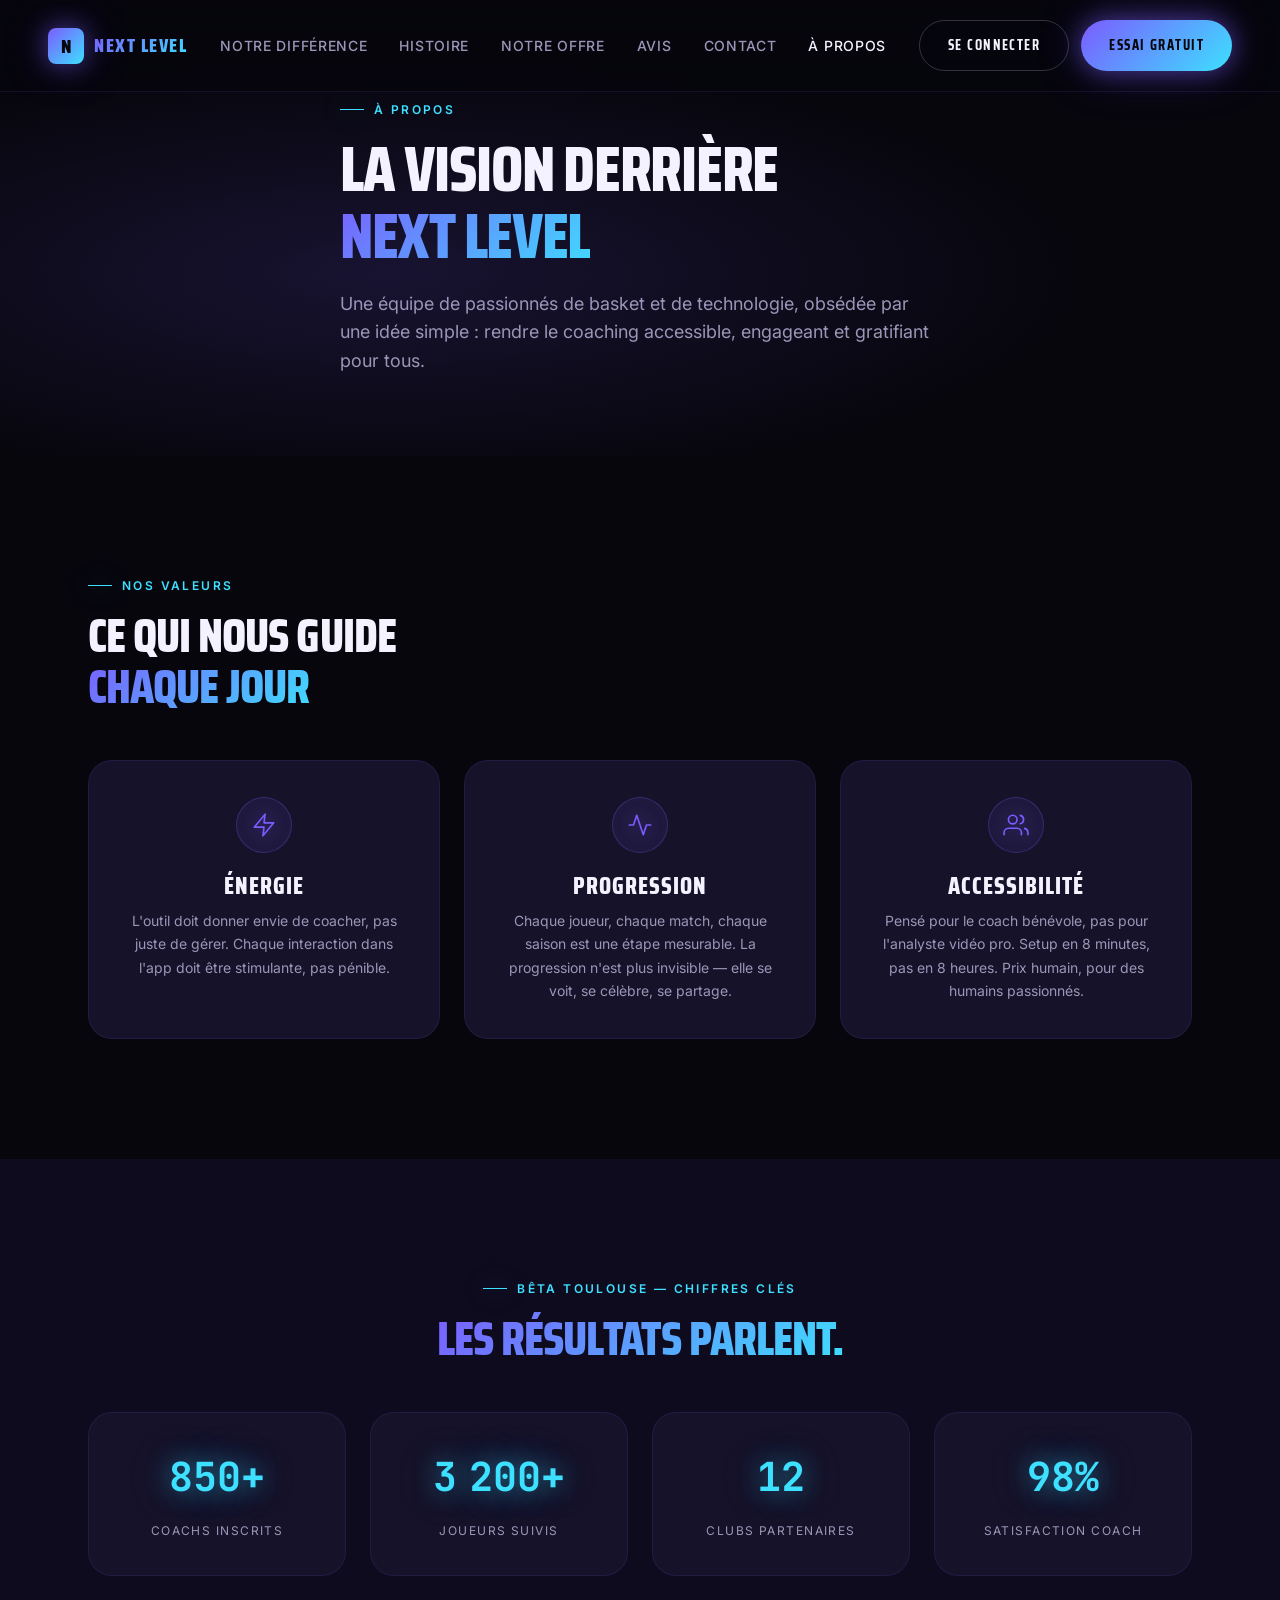
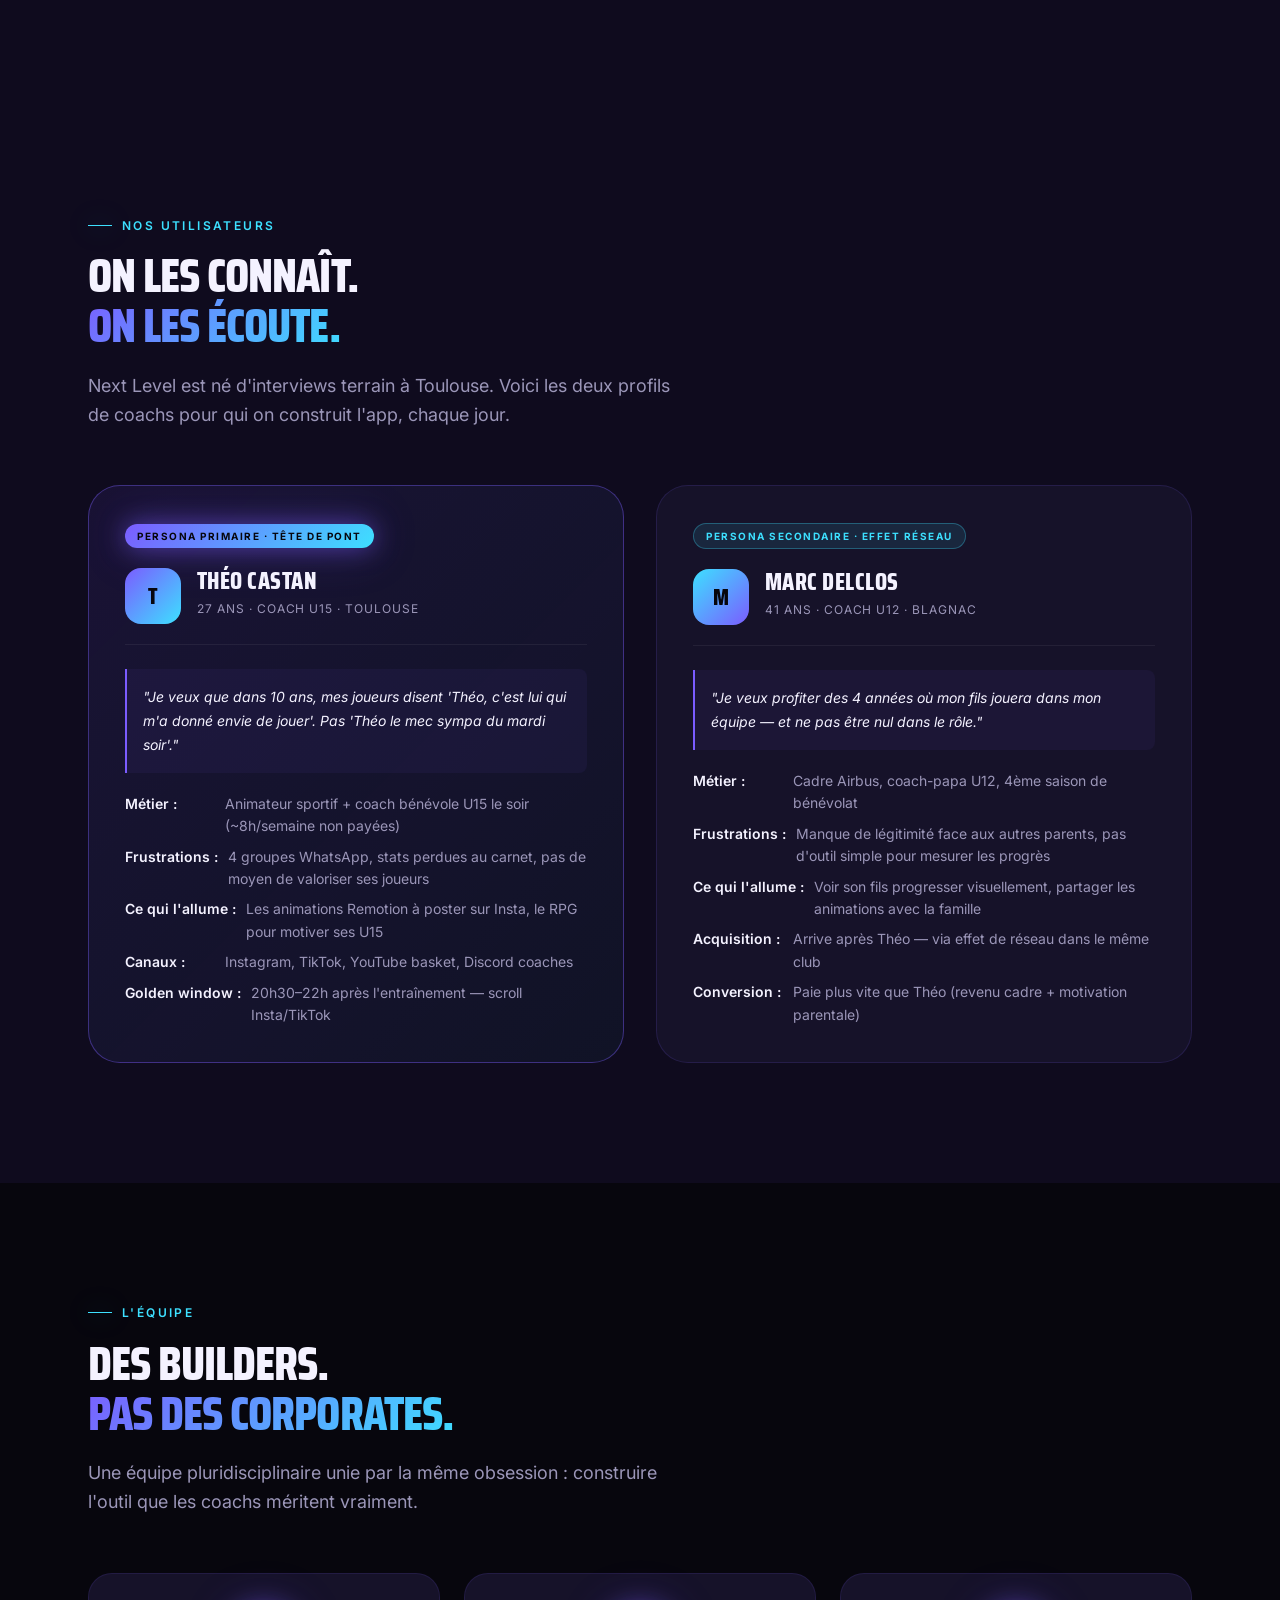
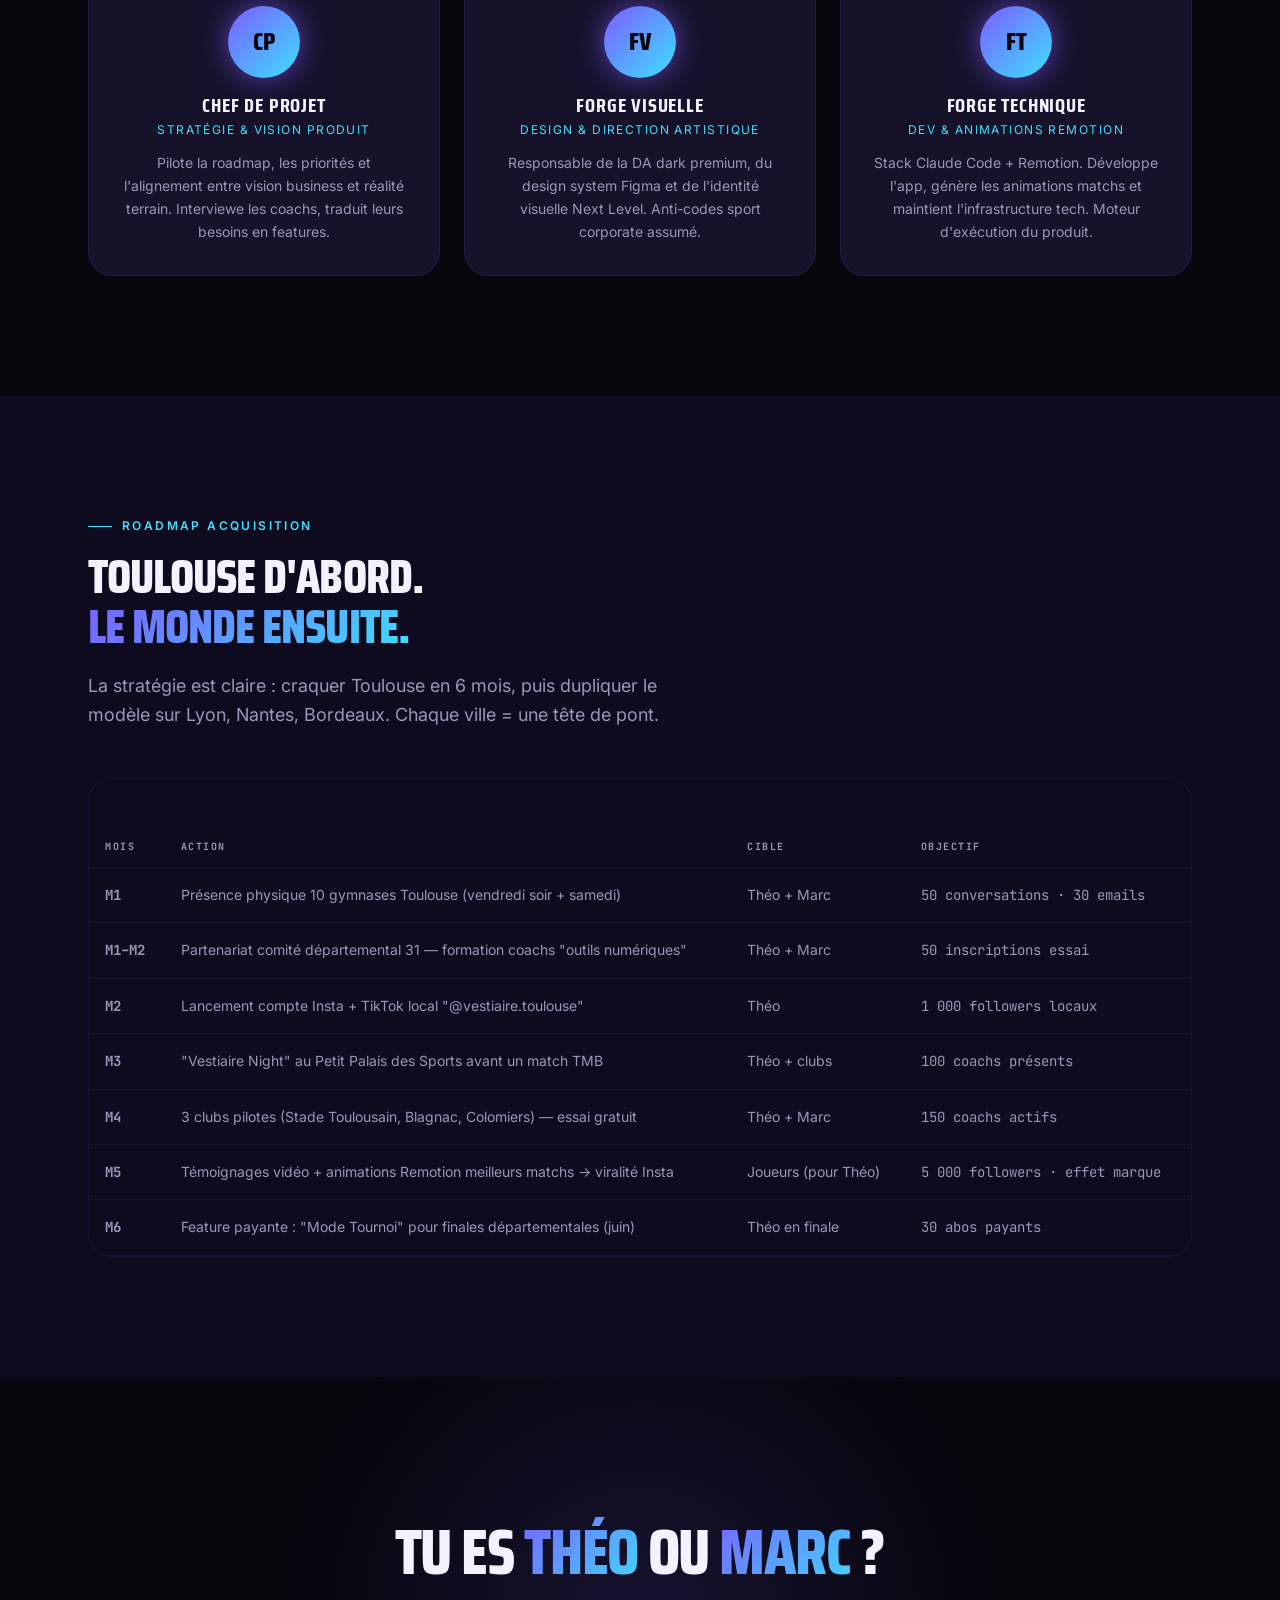
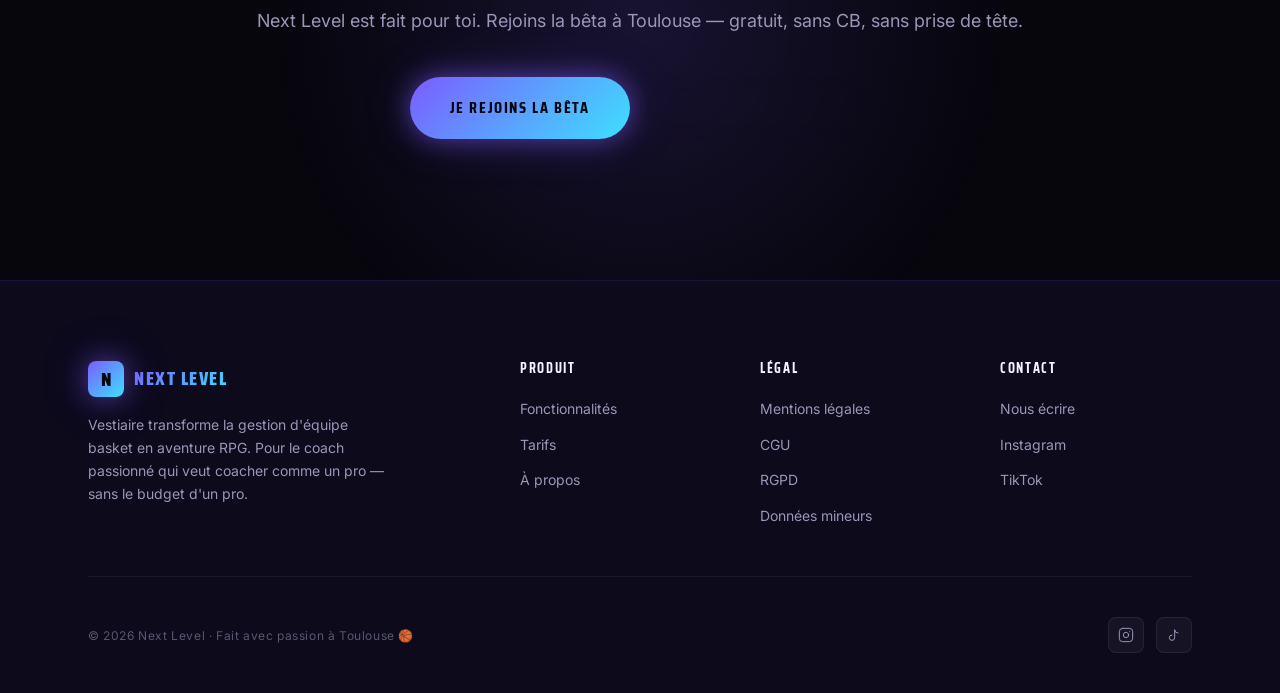
==== a-propos.html @ 32723a97 "Initial release — Next Level landing page Site complet : homepage (hero + carrousel phone mockup, di" ====
<!DOCTYPE html>
<html lang="fr">
<head>
  <meta charset="UTF-8" />
  <meta name="viewport" content="width=device-width, initial-scale=1.0" />
  <meta name="description" content="Next Level — Découvrez l'histoire, l'équipe et la vision derrière l'app de gestion d'équipe basket la plus engageante du marché." />
  <title>À propos — Next Level</title>
  <link rel="stylesheet" href="css/reset.css" />
  <link rel="stylesheet" href="css/style.css" />
  <style>
    /* ── Styles spécifiques à la page À propos ── */

    /* Valeurs piliers */
    .valeurs__grid {
      display: grid;
      grid-template-columns: repeat(3, 1fr);
      gap: 24px;
      margin-top: 48px;
    }

    .valeur-card {
      padding: 36px 28px;
      background: var(--nl-bg-elevated);
      border: 1px solid rgba(123,92,255,0.12);
      border-radius: var(--radius-lg);
      text-align: center;
      transition: border-color var(--transition-base), transform var(--transition-base);
    }

    .valeur-card:hover {
      border-color: rgba(123,92,255,0.35);
      transform: translateY(-6px);
    }

    .valeur-card__icon {
      width: 56px;
      height: 56px;
      margin: 0 auto 20px;
      background: rgba(123,92,255,0.1);
      border: 1px solid rgba(123,92,255,0.25);
      border-radius: 50%;
      display: flex;
      align-items: center;
      justify-content: center;
    }

    .valeur-card__icon svg {
      width: 26px; height: 26px;
      stroke: var(--nl-neon-violet);
      filter: drop-shadow(0 0 8px var(--nl-neon-violet-glow));
    }

    .valeur-card__name {
      font-family: var(--font-display);
      font-weight: 800;
      font-size: var(--text-h3);
      text-transform: uppercase;
      letter-spacing: 0.04em;
      color: var(--nl-text-primary);
      margin-bottom: 10px;
    }

    .valeur-card__desc {
      font-size: var(--text-sm);
      color: var(--nl-text-secondary);
      line-height: 1.65;
    }

    /* Personas */
    .personas {
      background: var(--nl-bg-secondary);
    }

    .personas__grid {
      display: grid;
      grid-template-columns: 1fr 1fr;
      gap: 32px;
      margin-top: 56px;
    }

    .persona-card {
      padding: 36px;
      background: var(--nl-bg-elevated);
      border: 1px solid rgba(123,92,255,0.15);
      border-radius: var(--radius-xl);
      position: relative;
      overflow: hidden;
    }

    .persona-card--primary {
      border-color: rgba(123,92,255,0.4);
      background: linear-gradient(135deg, rgba(123,92,255,0.1) 0%, rgba(61,224,255,0.04) 100%);
    }

    .persona-card__tag {
      display: inline-flex;
      align-items: center;
      gap: 6px;
      padding: 4px 12px;
      border-radius: var(--radius-pill);
      font-size: 10px;
      font-weight: 700;
      letter-spacing: 0.15em;
      text-transform: uppercase;
      margin-bottom: 20px;
    }

    .persona-card--primary .persona-card__tag {
      background: var(--nl-gradient-legend);
      color: var(--nl-bg-primary);
      box-shadow: var(--glow-violet);
    }

    .persona-card--secondary .persona-card__tag {
      background: rgba(61,224,255,0.1);
      border: 1px solid rgba(61,224,255,0.3);
      color: var(--nl-neon-cyan);
    }

    .persona-card__header {
      display: flex;
      align-items: flex-start;
      gap: 16px;
      margin-bottom: 24px;
      padding-bottom: 20px;
      border-bottom: 1px solid rgba(244,242,255,0.06);
    }

    .persona-card__avatar {
      width: 56px;
      height: 56px;
      border-radius: var(--radius-md);
      background: var(--nl-gradient-legend);
      display: flex;
      align-items: center;
      justify-content: center;
      font-family: var(--font-display);
      font-weight: 800;
      font-size: 1.4rem;
      color: var(--nl-bg-primary);
      flex-shrink: 0;
    }

    .persona-card__name {
      font-family: var(--font-display);
      font-weight: 800;
      font-size: var(--text-h3);
      text-transform: uppercase;
      letter-spacing: 0.02em;
      color: var(--nl-text-primary);
      margin-bottom: 4px;
    }

    .persona-card__meta {
      font-size: var(--text-xs);
      color: var(--nl-text-secondary);
      letter-spacing: 0.08em;
      text-transform: uppercase;
    }

    .persona-card__quote {
      font-size: var(--text-sm);
      color: var(--nl-text-primary);
      font-style: italic;
      line-height: 1.7;
      padding: 16px;
      background: rgba(123,92,255,0.06);
      border-left: 2px solid var(--nl-neon-violet);
      border-radius: 0 var(--radius-sm) var(--radius-sm) 0;
      margin-bottom: 20px;
    }

    .persona-card__details {
      display: flex;
      flex-direction: column;
      gap: 8px;
    }

    .persona-detail {
      display: flex;
      align-items: flex-start;
      gap: 10px;
      font-size: var(--text-sm);
      color: var(--nl-text-secondary);
    }

    .persona-detail strong {
      color: var(--nl-text-primary);
      font-weight: 600;
      flex-shrink: 0;
      min-width: 90px;
    }

    /* Team section */
    .team__grid {
      display: grid;
      grid-template-columns: repeat(3, 1fr);
      gap: 24px;
      margin-top: 56px;
    }

    .team-card {
      padding: 32px;
      background: var(--nl-bg-elevated);
      border: 1px solid rgba(123,92,255,0.12);
      border-radius: var(--radius-lg);
      text-align: center;
      transition: border-color var(--transition-base), transform var(--transition-base);
    }

    .team-card:hover {
      border-color: rgba(123,92,255,0.3);
      transform: translateY(-4px);
    }

    .team-card__avatar {
      width: 72px;
      height: 72px;
      border-radius: 50%;
      background: var(--nl-gradient-legend);
      display: flex;
      align-items: center;
      justify-content: center;
      font-family: var(--font-display);
      font-weight: 800;
      font-size: 1.6rem;
      color: var(--nl-bg-primary);
      margin: 0 auto 16px;
      box-shadow: var(--glow-violet);
    }

    .team-card__name {
      font-family: var(--font-display);
      font-weight: 700;
      font-size: var(--text-h4);
      text-transform: uppercase;
      letter-spacing: 0.04em;
      color: var(--nl-text-primary);
      margin-bottom: 4px;
    }

    .team-card__role {
      font-size: var(--text-xs);
      letter-spacing: 0.12em;
      text-transform: uppercase;
      color: var(--nl-neon-cyan);
      margin-bottom: 12px;
    }

    .team-card__bio {
      font-size: var(--text-sm);
      color: var(--nl-text-secondary);
      line-height: 1.65;
    }

    /* Stats brand */
    .brand-stats {
      background: var(--nl-bg-primary);
    }

    .brand-stats__grid {
      display: grid;
      grid-template-columns: repeat(4, 1fr);
      gap: 24px;
      margin-top: 56px;
    }

    .brand-stat {
      padding: 32px 24px;
      background: var(--nl-bg-elevated);
      border: 1px solid rgba(123,92,255,0.12);
      border-radius: var(--radius-lg);
      text-align: center;
    }

    .brand-stat__value {
      font-family: var(--font-mono);
      font-weight: 700;
      font-size: 2.5rem;
      color: var(--nl-neon-cyan);
      text-shadow: var(--glow-cyan);
      display: block;
      margin-bottom: 8px;
    }

    .brand-stat__label {
      font-size: var(--text-xs);
      letter-spacing: 0.12em;
      text-transform: uppercase;
      color: var(--nl-text-secondary);
    }

    /* Stratégie acquisition */
    .strategie {
      background: var(--nl-bg-secondary);
    }

    .strategie__table {
      width: 100%;
      border-collapse: collapse;
      margin-top: 48px;
      font-size: var(--text-sm);
    }

    .strategie__table th {
      font-family: var(--font-mono);
      font-size: 10px;
      letter-spacing: 0.15em;
      text-transform: uppercase;
      color: var(--nl-text-secondary);
      padding: 12px 16px;
      text-align: left;
      border-bottom: 1px solid rgba(244,242,255,0.06);
    }

    .strategie__table td {
      padding: 16px;
      color: var(--nl-text-secondary);
      border-bottom: 1px solid rgba(244,242,255,0.04);
      vertical-align: top;
    }

    .strategie__table tr:hover td {
      background: rgba(123,92,255,0.04);
      color: var(--nl-text-primary);
    }

    .strategie__mois {
      font-family: var(--font-mono);
      font-weight: 700;
      color: var(--nl-neon-violet);
    }

    .strategie__objectif {
      font-family: var(--font-mono);
      color: var(--nl-neon-cyan);
    }

    @media (max-width: 1024px) {
      .valeurs__grid,
      .team__grid { grid-template-columns: 1fr 1fr; }
      .personas__grid { grid-template-columns: 1fr; }
      .brand-stats__grid { grid-template-columns: 1fr 1fr; }
    }

    @media (max-width: 768px) {
      .valeurs__grid,
      .team__grid { grid-template-columns: 1fr; }
      .brand-stats__grid { grid-template-columns: 1fr 1fr; }
      .strategie__table { font-size: 12px; }
      .strategie__table td,
      .strategie__table th { padding: 10px 8px; }
    }
  </style>


</head>
<body>

<canvas id="basketball-canvas" aria-hidden="true"></canvas>
<div class="scroll-progress" aria-hidden="true"></div>

<!-- NAV -->
<nav class="nav" role="navigation" aria-label="Navigation principale">
  <a href="index.html" class="nav__logo" aria-label="Next Level — Accueil">
    <div class="nav__logo-mark" aria-hidden="true">N</div>
    <span class="nav__logo-text">Next Level</span>
  </a>
  <ul class="nav__links" role="list">
    <li><a href="index.html#difference" class="nav__link">Notre différence</a></li>
    <li><a href="index.html#histoire" class="nav__link">Histoire</a></li>
    <li><a href="index.html#offre" class="nav__link">Notre offre</a></li>
    <li><a href="index.html#avis" class="nav__link">Avis</a></li>
    <li><a href="contact.html" class="nav__link">Contact</a></li>
    <li><a href="a-propos.html" class="nav__link active">À propos</a></li>
  </ul>
  <div class="nav__cta">
    <a href="contact.html" class="btn-secondary">Se connecter</a>
    <a href="contact.html" class="btn-primary">Essai gratuit</a>
  </div>
  <button class="nav__burger" aria-label="Ouvrir le menu" aria-expanded="false">
    <span></span><span></span><span></span>
  </button>
</nav>

<div class="nav__mobile-menu" role="dialog" aria-label="Menu mobile">
  <button class="nav__mobile-close" aria-label="Fermer le menu">
    <svg viewBox="0 0 24 24" fill="none" stroke-width="2" stroke-linecap="round" stroke-linejoin="round" aria-hidden="true"><line x1="18" y1="6" x2="6" y2="18"></line><line x1="6" y1="6" x2="18" y2="18"></line></svg>
  </button>
  <a href="index.html#difference" class="nav__mobile-link">Notre différence</a>
  <a href="index.html#offre" class="nav__mobile-link">Notre offre</a>
  <a href="index.html#avis" class="nav__mobile-link">Avis</a>
  <a href="contact.html" class="nav__mobile-link">Contact</a>
  <a href="a-propos.html" class="nav__mobile-link">À propos</a>
  <a href="contact.html" class="btn-primary btn-large" style="margin-top: 16px;">Essai gratuit</a>
</div>

<div class="site-wrapper">

  <!-- ── PAGE HERO ── -->
  <section class="page-hero" aria-labelledby="page-hero-title">
    <div class="page-hero__bg" aria-hidden="true"></div>
    <div class="container">
      <div class="page-hero__content">
        <p class="section__label reveal">À propos</p>
        <h1 class="section__title reveal delay-1" id="page-hero-title" style="font-size: clamp(2.5rem, 5vw, 4rem);">
          La vision derrière<br/>
          <span class="gradient-text">Next Level</span>
        </h1>
        <p class="section__subtitle reveal delay-2">
          Une équipe de passionnés de basket et de technologie,
          obsédée par une idée simple : rendre le coaching accessible,
          engageant et gratifiant pour tous.
        </p>
      </div>
    </div>
  </section>

  <!-- ── VALEURS PILIERS ── -->
  <section class="section brand-stats" aria-labelledby="valeurs-title">
    <div class="container">
      <div class="reveal">
        <p class="section__label">Nos valeurs</p>
        <h2 class="section__title" id="valeurs-title">
          Ce qui nous guide<br/>
          <span class="gradient-text">chaque jour</span>
        </h2>
      </div>
      <div class="valeurs__grid">
        <article class="valeur-card reveal delay-1">
          <div class="valeur-card__icon" aria-hidden="true">
            <svg viewBox="0 0 24 24" fill="none" stroke-width="1.5" stroke-linecap="round" stroke-linejoin="round">
              <path d="M13 2L3 14h9l-1 8 10-12h-9l1-8z"/>
            </svg>
          </div>
          <h3 class="valeur-card__name">Énergie</h3>
          <p class="valeur-card__desc">L'outil doit donner envie de coacher, pas juste de gérer. Chaque interaction dans l'app doit être stimulante, pas pénible.</p>
        </article>
        <article class="valeur-card reveal delay-2">
          <div class="valeur-card__icon" aria-hidden="true">
            <svg viewBox="0 0 24 24" fill="none" stroke-width="1.5" stroke-linecap="round" stroke-linejoin="round">
              <polyline points="22 12 18 12 15 21 9 3 6 12 2 12"/>
            </svg>
          </div>
          <h3 class="valeur-card__name">Progression</h3>
          <p class="valeur-card__desc">Chaque joueur, chaque match, chaque saison est une étape mesurable. La progression n'est plus invisible — elle se voit, se célèbre, se partage.</p>
        </article>
        <article class="valeur-card reveal delay-3">
          <div class="valeur-card__icon" aria-hidden="true">
            <svg viewBox="0 0 24 24" fill="none" stroke-width="1.5" stroke-linecap="round" stroke-linejoin="round">
              <path d="M17 21v-2a4 4 0 0 0-4-4H5a4 4 0 0 0-4 4v2"/>
              <circle cx="9" cy="7" r="4"/>
              <path d="M23 21v-2a4 4 0 0 0-3-3.87"/>
              <path d="M16 3.13a4 4 0 0 1 0 7.75"/>
            </svg>
          </div>
          <h3 class="valeur-card__name">Accessibilité</h3>
          <p class="valeur-card__desc">Pensé pour le coach bénévole, pas pour l'analyste vidéo pro. Setup en 8 minutes, pas en 8 heures. Prix humain, pour des humains passionnés.</p>
        </article>
      </div>
    </div>
  </section>

  <!-- ── CHIFFRES ── -->
  <section class="section" style="background: var(--nl-bg-secondary);" aria-labelledby="chiffres-title">
    <div class="container">
      <div class="reveal" style="text-align: center; margin-bottom: 0;">
        <p class="section__label" style="justify-content: center;">Bêta Toulouse — Chiffres clés</p>
        <h2 class="section__title" id="chiffres-title" style="text-align: center;">
          <span class="gradient-text">Les résultats parlent.</span>
        </h2>
      </div>
      <div class="brand-stats__grid" style="margin-top: 48px;">
        <div class="brand-stat reveal delay-1">
          <span class="brand-stat__value" data-counter="850" data-suffix="+">850+</span>
          <span class="brand-stat__label">Coachs inscrits</span>
        </div>
        <div class="brand-stat reveal delay-2">
          <span class="brand-stat__value" data-counter="3200" data-suffix="+">3 200+</span>
          <span class="brand-stat__label">Joueurs suivis</span>
        </div>
        <div class="brand-stat reveal delay-3">
          <span class="brand-stat__value" data-counter="12" data-suffix="">12</span>
          <span class="brand-stat__label">Clubs partenaires</span>
        </div>
        <div class="brand-stat reveal delay-4">
          <span class="brand-stat__value" data-counter="98" data-suffix="%">98%</span>
          <span class="brand-stat__label">Satisfaction coach</span>
        </div>
      </div>
    </div>
  </section>

  <!-- ── PERSONAS ── -->
  <section class="section personas" aria-labelledby="personas-title">
    <div class="container">
      <div class="reveal">
        <p class="section__label">Nos utilisateurs</p>
        <h2 class="section__title" id="personas-title">
          On les connaît.<br/>
          <span class="gradient-text">On les écoute.</span>
        </h2>
        <p class="section__subtitle">
          Next Level est né d'interviews terrain à Toulouse. Voici les deux profils
          de coachs pour qui on construit l'app, chaque jour.
        </p>
      </div>
      <div class="personas__grid">

        <!-- Théo — Persona primaire -->
        <article class="persona-card persona-card--primary reveal delay-1">
          <span class="persona-card__tag">Persona primaire · Tête de pont</span>
          <div class="persona-card__header">
            <div class="persona-card__avatar" aria-hidden="true">T</div>
            <div>
              <h3 class="persona-card__name">Théo Castan</h3>
              <p class="persona-card__meta">27 ans · Coach U15 · Toulouse</p>
            </div>
          </div>
          <blockquote class="persona-card__quote">
            "Je veux que dans 10 ans, mes joueurs disent 'Théo, c'est lui qui m'a donné envie de jouer'. Pas 'Théo le mec sympa du mardi soir'."
          </blockquote>
          <div class="persona-card__details">
            <div class="persona-detail">
              <strong>Métier :</strong>
              <span>Animateur sportif + coach bénévole U15 le soir (~8h/semaine non payées)</span>
            </div>
            <div class="persona-detail">
              <strong>Frustrations :</strong>
              <span>4 groupes WhatsApp, stats perdues au carnet, pas de moyen de valoriser ses joueurs</span>
            </div>
            <div class="persona-detail">
              <strong>Ce qui l'allume :</strong>
              <span>Les animations Remotion à poster sur Insta, le RPG pour motiver ses U15</span>
            </div>
            <div class="persona-detail">
              <strong>Canaux :</strong>
              <span>Instagram, TikTok, YouTube basket, Discord coaches</span>
            </div>
            <div class="persona-detail">
              <strong>Golden window :</strong>
              <span>20h30–22h après l'entraînement — scroll Insta/TikTok</span>
            </div>
          </div>
        </article>

        <!-- Marc — Persona secondaire -->
        <article class="persona-card persona-card--secondary reveal delay-2">
          <span class="persona-card__tag">Persona secondaire · Effet réseau</span>
          <div class="persona-card__header">
            <div class="persona-card__avatar" style="background: linear-gradient(135deg, #3DE0FF 0%, #7B5CFF 100%);" aria-hidden="true">M</div>
            <div>
              <h3 class="persona-card__name">Marc Delclos</h3>
              <p class="persona-card__meta">41 ans · Coach U12 · Blagnac</p>
            </div>
          </div>
          <blockquote class="persona-card__quote">
            "Je veux profiter des 4 années où mon fils jouera dans mon équipe — et ne pas être nul dans le rôle."
          </blockquote>
          <div class="persona-card__details">
            <div class="persona-detail">
              <strong>Métier :</strong>
              <span>Cadre Airbus, coach-papa U12, 4ème saison de bénévolat</span>
            </div>
            <div class="persona-detail">
              <strong>Frustrations :</strong>
              <span>Manque de légitimité face aux autres parents, pas d'outil simple pour mesurer les progrès</span>
            </div>
            <div class="persona-detail">
              <strong>Ce qui l'allume :</strong>
              <span>Voir son fils progresser visuellement, partager les animations avec la famille</span>
            </div>
            <div class="persona-detail">
              <strong>Acquisition :</strong>
              <span>Arrive après Théo — via effet de réseau dans le même club</span>
            </div>
            <div class="persona-detail">
              <strong>Conversion :</strong>
              <span>Paie plus vite que Théo (revenu cadre + motivation parentale)</span>
            </div>
          </div>
        </article>
      </div>
    </div>
  </section>

  <!-- ── ÉQUIPE ── -->
  <section class="section" style="background: var(--nl-bg-primary);" aria-labelledby="equipe-title">
    <div class="container">
      <div class="reveal">
        <p class="section__label">L'équipe</p>
        <h2 class="section__title" id="equipe-title">
          Des builders.<br/>
          <span class="gradient-text">Pas des corporates.</span>
        </h2>
        <p class="section__subtitle">
          Une équipe pluridisciplinaire unie par la même obsession :
          construire l'outil que les coachs méritent vraiment.
        </p>
      </div>
      <div class="team__grid">
        <article class="team-card reveal delay-1">
          <div class="team-card__avatar" aria-hidden="true">CP</div>
          <h3 class="team-card__name">Chef de Projet</h3>
          <p class="team-card__role">Stratégie & Vision produit</p>
          <p class="team-card__bio">Pilote la roadmap, les priorités et l'alignement entre vision business et réalité terrain. Interviewe les coachs, traduit leurs besoins en features.</p>
        </article>
        <article class="team-card reveal delay-2">
          <div class="team-card__avatar" aria-hidden="true">FV</div>
          <h3 class="team-card__name">Forge Visuelle</h3>
          <p class="team-card__role">Design & Direction artistique</p>
          <p class="team-card__bio">Responsable de la DA dark premium, du design system Figma et de l'identité visuelle Next Level. Anti-codes sport corporate assumé.</p>
        </article>
        <article class="team-card reveal delay-3">
          <div class="team-card__avatar" aria-hidden="true">FT</div>
          <h3 class="team-card__name">Forge Technique</h3>
          <p class="team-card__role">Dev & Animations Remotion</p>
          <p class="team-card__bio">Stack Claude Code + Remotion. Développe l'app, génère les animations matchs et maintient l'infrastructure tech. Moteur d'exécution du produit.</p>
        </article>
      </div>
    </div>
  </section>

  <!-- ── STRATÉGIE ACQUISITION ── -->
  <section class="section strategie" aria-labelledby="strategie-title">
    <div class="container">
      <div class="reveal">
        <p class="section__label">Roadmap acquisition</p>
        <h2 class="section__title" id="strategie-title">
          Toulouse d'abord.<br/>
          <span class="gradient-text">Le monde ensuite.</span>
        </h2>
        <p class="section__subtitle">
          La stratégie est claire : craquer Toulouse en 6 mois, puis dupliquer le modèle
          sur Lyon, Nantes, Bordeaux. Chaque ville = une tête de pont.
        </p>
      </div>

      <div class="reveal delay-2" style="overflow-x: auto; margin-top: 48px; border: 1px solid rgba(123,92,255,0.12); border-radius: var(--radius-lg);">
        <table class="strategie__table" aria-label="Plan d'acquisition 6 mois">
          <thead>
            <tr>
              <th scope="col">Mois</th>
              <th scope="col">Action</th>
              <th scope="col">Cible</th>
              <th scope="col">Objectif</th>
            </tr>
          </thead>
          <tbody>
            <tr>
              <td class="strategie__mois">M1</td>
              <td>Présence physique 10 gymnases Toulouse (vendredi soir + samedi)</td>
              <td>Théo + Marc</td>
              <td class="strategie__objectif">50 conversations · 30 emails</td>
            </tr>
            <tr>
              <td class="strategie__mois">M1–M2</td>
              <td>Partenariat comité départemental 31 — formation coachs "outils numériques"</td>
              <td>Théo + Marc</td>
              <td class="strategie__objectif">50 inscriptions essai</td>
            </tr>
            <tr>
              <td class="strategie__mois">M2</td>
              <td>Lancement compte Insta + TikTok local "@vestiaire.toulouse"</td>
              <td>Théo</td>
              <td class="strategie__objectif">1 000 followers locaux</td>
            </tr>
            <tr>
              <td class="strategie__mois">M3</td>
              <td>"Vestiaire Night" au Petit Palais des Sports avant un match TMB</td>
              <td>Théo + clubs</td>
              <td class="strategie__objectif">100 coachs présents</td>
            </tr>
            <tr>
              <td class="strategie__mois">M4</td>
              <td>3 clubs pilotes (Stade Toulousain, Blagnac, Colomiers) — essai gratuit</td>
              <td>Théo + Marc</td>
              <td class="strategie__objectif">150 coachs actifs</td>
            </tr>
            <tr>
              <td class="strategie__mois">M5</td>
              <td>Témoignages vidéo + animations Remotion meilleurs matchs → viralité Insta</td>
              <td>Joueurs (pour Théo)</td>
              <td class="strategie__objectif">5 000 followers · effet marque</td>
            </tr>
            <tr>
              <td class="strategie__mois">M6</td>
              <td>Feature payante : "Mode Tournoi" pour finales départementales (juin)</td>
              <td>Théo en finale</td>
              <td class="strategie__objectif">30 abos payants</td>
            </tr>
          </tbody>
        </table>
      </div>
    </div>
  </section>

  <!-- ── CTA ── -->
  <section class="cta-final" aria-labelledby="cta-title">
    <div class="container">
      <h2 class="cta-final__title reveal" id="cta-title">
        Tu es <span style="background: var(--nl-gradient-legend); -webkit-background-clip: text; -webkit-text-fill-color: transparent; background-clip: text;">Théo</span> ou <span style="background: var(--nl-gradient-legend); -webkit-background-clip: text; -webkit-text-fill-color: transparent; background-clip: text;">Marc</span> ?
      </h2>
      <p class="cta-final__sub reveal delay-1">
        Next Level est fait pour toi. Rejoins la bêta à Toulouse — gratuit, sans CB, sans prise de tête.
      </p>
      <div class="cta-final__actions reveal delay-2">
        <a href="contact.html" class="btn-primary btn-large">Je rejoins la bêta</a>
        <a href="index.html" class="btn-secondary btn-large">Retour à l'accueil</a>
      </div>
    </div>
  </section>

  <!-- FOOTER -->
  <footer class="footer" role="contentinfo">
    <div class="container">
      <div class="footer__top">
        <div class="footer__brand">
          <a href="index.html" class="nav__logo" aria-label="Next Level — Accueil">
            <div class="nav__logo-mark" aria-hidden="true">N</div>
            <span class="nav__logo-text">Next Level</span>
          </a>
          <p>Vestiaire transforme la gestion d'équipe basket en aventure RPG. Pour le coach passionné qui veut coacher comme un pro — sans le budget d'un pro.</p>
        </div>
        <div>
          <h3 class="footer__col-title">Produit</h3>
          <ul class="footer__links">
            <li><a href="index.html#difference" class="footer__link">Fonctionnalités</a></li>
            <li><a href="index.html#offre" class="footer__link">Tarifs</a></li>
            <li><a href="a-propos.html" class="footer__link">À propos</a></li>
          </ul>
        </div>
        <div>
          <h3 class="footer__col-title">Légal</h3>
          <ul class="footer__links">
            <li><a href="#" class="footer__link">Mentions légales</a></li>
            <li><a href="#" class="footer__link">CGU</a></li>
            <li><a href="#" class="footer__link">RGPD</a></li>
            <li><a href="#" class="footer__link">Données mineurs</a></li>
          </ul>
        </div>
        <div>
          <h3 class="footer__col-title">Contact</h3>
          <ul class="footer__links">
            <li><a href="contact.html" class="footer__link">Nous écrire</a></li>
            <li><a href="#" class="footer__link">Instagram</a></li>
            <li><a href="#" class="footer__link">TikTok</a></li>
          </ul>
        </div>
      </div>
      <div class="footer__bottom">
        <p class="footer__copy">© 2026 Next Level · Fait avec passion à Toulouse 🏀</p>
        <div class="footer__socials" aria-label="Réseaux sociaux">
          <a href="#" class="footer__social" aria-label="Instagram">
            <svg viewBox="0 0 24 24" fill="none" stroke-width="1.5" stroke-linecap="round" stroke-linejoin="round" aria-hidden="true"><rect x="2" y="2" width="20" height="20" rx="5" ry="5"/><path d="M16 11.37A4 4 0 1 1 12.63 8 4 4 0 0 1 16 11.37z"/><line x1="17.5" y1="6.5" x2="17.51" y2="6.5"/></svg>
          </a>
          <a href="#" class="footer__social" aria-label="TikTok">
            <svg viewBox="0 0 24 24" fill="none" stroke-width="1.5" stroke-linecap="round" stroke-linejoin="round" aria-hidden="true"><path d="M9 12a4 4 0 1 0 4 4V4a5 5 0 0 0 5 5"/></svg>
          </a>
        </div>
      </div>
    </div>
  </footer>

</div>

<script src="js/main.js" defer></script>
<script src="js/basketball3d.js" defer></script>
</body>
</html>
---- css/style.css ----
/* ============================================================
   NEXT LEVEL — STYLES PRINCIPAUX
   ============================================================ */

/* ── Imports Google Fonts ── */
@import url('https://fonts.googleapis.com/css2?family=Saira+Condensed:wght@600;700;800&family=Inter:wght@400;500;600;700&family=JetBrains+Mono:wght@500;700&display=swap');

/* ══════════════════════════════════════════════════════════
   BASE
══════════════════════════════════════════════════════════ */

body {
  background-color: var(--nl-bg-primary);
  color: var(--nl-text-primary);
  font-family: var(--font-body);
  font-size: var(--text-body);
}

/* ── Reset global des boutons navigationnels ──
   Les <button> héritent du style navigateur (fond blanc, bordure).
   On réinitialise tout pour les classes de navigation/footer. */
button.nav__link,
button.nav__mobile-link,
button.footer__link,
button.footer__social {
  background: none !important;
  border: none !important;
  padding: 0;
  font-family: inherit;
  cursor: pointer;
  display: inline;
  outline: none;
}

button.nav__link:focus-visible,
button.footer__link:focus-visible {
  outline: 2px solid var(--nl-neon-violet);
  outline-offset: 3px;
  border-radius: var(--radius-xs);
}

/* ══════════════════════════════════════════════════════════
   CANVAS 3D — BACKGROUND BASKETBALL
══════════════════════════════════════════════════════════ */

#basketball-canvas {
  position: fixed;
  top: 0;
  left: 0;
  width: 100%;
  height: 100%;
  z-index: var(--z-canvas);
  pointer-events: none;
  opacity: 1;
}

/* ── Contenu au-dessus du canvas ── */
.site-wrapper {
  position: relative;
  z-index: var(--z-content);
}

/* ══════════════════════════════════════════════════════════
   NAVIGATION
══════════════════════════════════════════════════════════ */

.nav {
  position: fixed;
  top: 0;
  left: 0;
  right: 0;
  z-index: var(--z-sticky);
  padding: 20px 48px;
  display: flex;
  align-items: center;
  justify-content: space-between;
  background: rgba(7, 6, 13, 0.7);
  backdrop-filter: blur(20px);
  -webkit-backdrop-filter: blur(20px);
  border-bottom: 1px solid rgba(123, 92, 255, 0.12);
  transition: background var(--transition-base), padding var(--transition-base);
}

.nav.scrolled {
  padding: 14px 48px;
  background: rgba(7, 6, 13, 0.92);
  border-bottom-color: rgba(123, 92, 255, 0.25);
}

/* Logo */
.nav__logo {
  display: flex;
  align-items: center;
  gap: 10px;
  cursor: pointer;
}

.nav__logo-mark {
  width: 36px;
  height: 36px;
  background: var(--nl-gradient-legend);
  border-radius: var(--radius-sm);
  display: flex;
  align-items: center;
  justify-content: center;
  font-family: var(--font-display);
  font-weight: 800;
  font-size: 1.25rem;
  color: var(--nl-bg-primary);
  box-shadow: var(--glow-violet);
  letter-spacing: -0.02em;
}

.nav__logo-text {
  font-family: var(--font-display);
  font-weight: 800;
  font-size: 1.2rem;
  letter-spacing: 0.08em;
  text-transform: uppercase;
  background: var(--nl-gradient-legend);
  -webkit-background-clip: text;
  -webkit-text-fill-color: transparent;
  background-clip: text;
}

/* Liens */
.nav__links {
  display: flex;
  align-items: center;
  gap: 32px;
}

.nav__link {
  font-family: var(--font-body);
  font-weight: 500;
  font-size: var(--text-sm);
  letter-spacing: 0.05em;
  text-transform: uppercase;
  color: var(--nl-text-secondary);
  transition: color var(--transition-fast);
  cursor: pointer;
}

.nav__link:hover,
.nav__link.active {
  color: var(--nl-text-primary);
}

/* CTA nav */
.nav__cta {
  display: flex;
  align-items: center;
  gap: 12px;
}

/* Menu burger mobile */
.nav__burger {
  display: none;
  flex-direction: column;
  gap: 5px;
  cursor: pointer;
  padding: 4px;
  background: none;
  border: none;
}

.nav__burger span {
  display: block;
  width: 24px;
  height: 2px;
  background: var(--nl-text-primary);
  border-radius: 2px;
  transition: transform var(--transition-base), opacity var(--transition-base);
}

/* ══════════════════════════════════════════════════════════
   BOUTONS
══════════════════════════════════════════════════════════ */

.btn-primary {
  background: var(--nl-gradient-legend);
  color: var(--nl-bg-primary);
  font-family: var(--font-display);
  font-weight: 700;
  font-size: 0.9rem;
  letter-spacing: 0.1em;
  text-transform: uppercase;
  padding: 14px 28px;
  border: none;
  border-radius: var(--radius-pill);
  box-shadow: var(--glow-violet);
  cursor: pointer;
  transition: transform var(--transition-fast), box-shadow var(--transition-fast);
  white-space: nowrap;
}

.btn-primary:hover {
  transform: translateY(-2px);
  box-shadow: 0 0 32px rgba(123,92,255,0.7), 0 0 64px rgba(61,224,255,0.3);
}

.btn-primary:active {
  transform: translateY(0);
}

.btn-secondary {
  background: transparent;
  color: var(--nl-text-primary);
  font-family: var(--font-display);
  font-weight: 700;
  font-size: 0.9rem;
  letter-spacing: 0.1em;
  text-transform: uppercase;
  padding: 13px 28px;
  border: 1.5px solid rgba(244, 242, 255, 0.2);
  border-radius: var(--radius-pill);
  backdrop-filter: blur(8px);
  cursor: pointer;
  transition: border-color var(--transition-fast), color var(--transition-fast);
  white-space: nowrap;
}

.btn-secondary:hover {
  border-color: var(--nl-neon-cyan);
  color: var(--nl-neon-cyan);
}

.btn-large {
  padding: 18px 40px;
  font-size: 1rem;
}

/* ══════════════════════════════════════════════════════════
   SECTION — UTILITAIRES COMMUNS
══════════════════════════════════════════════════════════ */

.section {
  position: relative;
  padding: 120px 0;
}

.section--dark {
  background: rgba(15, 11, 30, 0.72);
}

.section--elevated {
  background: rgba(22, 18, 41, 0.72);
}

.container {
  max-width: 1200px;
  margin: 0 auto;
  padding: 0 48px;
}

.section__label {
  font-family: var(--font-body);
  font-weight: 600;
  font-size: var(--text-xs);
  letter-spacing: 0.2em;
  text-transform: uppercase;
  color: var(--nl-neon-cyan);
  margin-bottom: 16px;
  display: flex;
  align-items: center;
  gap: 10px;
}

.section__label::before {
  content: '';
  display: block;
  width: 24px;
  height: 1px;
  background: var(--nl-neon-cyan);
  box-shadow: var(--glow-cyan);
}

.section__title {
  font-family: var(--font-display);
  font-weight: 800;
  font-size: var(--text-h1);
  letter-spacing: -0.02em;
  text-transform: uppercase;
  color: var(--nl-text-primary);
  line-height: 1.05;
  margin-bottom: 20px;
}

.section__title .gradient-text {
  background: var(--nl-gradient-legend);
  -webkit-background-clip: text;
  -webkit-text-fill-color: transparent;
  background-clip: text;
}

.section__subtitle {
  font-family: var(--font-body);
  font-size: var(--text-body-lg);
  color: var(--nl-text-secondary);
  line-height: 1.6;
  max-width: 600px;
}

/* Court glow atmosphérique */
.court-glow {
  position: absolute;
  inset: 0;
  background: var(--nl-gradient-court-glow);
  pointer-events: none;
}

/* ══════════════════════════════════════════════════════════
   HERO
══════════════════════════════════════════════════════════ */

.hero {
  min-height: 100vh;
  display: flex;
  align-items: center;
  position: relative;
  padding-top: 100px;
  overflow: hidden;
}

.hero__bg {
  position: absolute;
  inset: 0;
  background:
    radial-gradient(ellipse at 20% 50%, rgba(123,92,255,0.18) 0%, transparent 60%),
    radial-gradient(ellipse at 80% 30%, rgba(61,224,255,0.08) 0%, transparent 50%),
    rgba(7, 6, 13, 0.5);
  z-index: 0;
}

/* Lignes de terrain stylisées */
.hero__court-lines {
  position: absolute;
  bottom: 0;
  left: 50%;
  transform: translateX(-50%);
  width: 800px;
  height: 400px;
  opacity: 0.04;
  pointer-events: none;
}

.hero__content {
  position: relative;
  z-index: 2;
  max-width: 1200px;
  margin: 0 auto;
  padding: 0 48px;
  display: grid;
  grid-template-columns: 1fr 1fr;
  align-items: center;
  gap: 64px;
}

.hero__badge {
  display: inline-flex;
  align-items: center;
  gap: 8px;
  padding: 6px 14px;
  background: rgba(123, 92, 255, 0.12);
  border: 1px solid rgba(123, 92, 255, 0.3);
  border-radius: var(--radius-pill);
  font-size: var(--text-xs);
  font-weight: 600;
  letter-spacing: 0.15em;
  text-transform: uppercase;
  color: var(--nl-neon-violet);
  margin-bottom: 28px;
}

.hero__badge-dot {
  width: 6px;
  height: 6px;
  border-radius: 50%;
  background: var(--nl-neon-violet);
  box-shadow: 0 0 8px var(--nl-neon-violet);
  animation: pulse-dot 2s ease-in-out infinite;
}

@keyframes pulse-dot {
  0%, 100% { opacity: 1; transform: scale(1); }
  50%       { opacity: 0.4; transform: scale(0.7); }
}

.hero__title {
  font-family: var(--font-display);
  font-weight: 800;
  font-size: clamp(3rem, 6vw, 5rem);
  letter-spacing: -0.02em;
  text-transform: uppercase;
  line-height: 0.95;
  margin-bottom: 24px;
  color: var(--nl-text-primary);
}

.hero__title .gradient-text {
  background: var(--nl-gradient-legend);
  -webkit-background-clip: text;
  -webkit-text-fill-color: transparent;
  background-clip: text;
  display: block;
}

.hero__body {
  font-size: var(--text-body-lg);
  color: var(--nl-text-secondary);
  line-height: 1.65;
  margin-bottom: 40px;
  max-width: 480px;
}

.hero__actions {
  display: flex;
  align-items: center;
  gap: 16px;
  flex-wrap: wrap;
}

.hero__stats {
  display: flex;
  gap: 40px;
  margin-top: 56px;
  padding-top: 32px;
  border-top: 1px solid rgba(244, 242, 255, 0.08);
}

.hero__stat-value {
  font-family: var(--font-mono);
  font-weight: 700;
  font-size: 2rem;
  color: var(--nl-neon-cyan);
  text-shadow: var(--glow-cyan);
  letter-spacing: -0.02em;
  display: block;
}

.hero__stat-label {
  font-size: var(--text-xs);
  letter-spacing: 0.12em;
  text-transform: uppercase;
  color: var(--nl-text-secondary);
  margin-top: 4px;
}

/* ══════════════════════════════════════════════════════════
   PHONE MOCKUP — HERO CAROUSEL
══════════════════════════════════════════════════════════ */

.phone-mockup {
  position: relative;
  display: flex;
  flex-direction: column;
  align-items: center;
  gap: 18px;
}

/* Top label row */
.phone-label {
  display: flex;
  align-items: center;
  justify-content: space-between;
  width: 260px;
}

.phone-label__badge {
  display: inline-flex;
  align-items: center;
  gap: 7px;
  font-family: var(--font-mono);
  font-size: 11px;
  font-weight: 700;
  letter-spacing: 0.12em;
  text-transform: uppercase;
  color: var(--nl-neon-violet);
}

.phone-label__dot {
  width: 7px;
  height: 7px;
  border-radius: 50%;
  background: var(--nl-success);
  box-shadow: 0 0 10px var(--nl-success);
  animation: pulse-dot 1.8s ease-in-out infinite;
  flex-shrink: 0;
}

.phone-label__counter {
  font-family: var(--font-mono);
  font-size: 11px;
  color: var(--nl-text-secondary);
  letter-spacing: 0.06em;
}

/* Phone body frame */
.phone-frame {
  position: relative;
  width: 260px;
  height: 536px;
  flex-shrink: 0;
  background: linear-gradient(160deg, #1c1148 0%, #0c0920 55%, #070611 100%);
  border-radius: 48px;
  border: 2px solid rgba(123, 92, 255, 0.5);
  box-shadow:
    0 0 0 1px rgba(255, 255, 255, 0.04),
    0 0 35px rgba(123, 92, 255, 0.22),
    0 0 70px rgba(61, 224, 255, 0.07),
    0 40px 80px rgba(0, 0, 0, 0.55),
    inset 0 1px 0 rgba(255, 255, 255, 0.05);
  overflow: hidden;
  contain: layout;
}

/* Dynamic island notch */
.phone-notch {
  position: absolute;
  top: 14px;
  left: 50%;
  transform: translateX(-50%);
  width: 100px;
  height: 28px;
  background: #070611;
  border-radius: 18px;
  z-index: 20;
  display: flex;
  align-items: center;
  justify-content: center;
  box-shadow: 0 2px 10px rgba(0, 0, 0, 0.5);
}

.phone-notch__cam {
  width: 9px;
  height: 9px;
  border-radius: 50%;
  background: #140e30;
  border: 1.5px solid rgba(123, 92, 255, 0.35);
  box-shadow: 0 0 6px rgba(123, 92, 255, 0.5);
}

/* Screen */
.phone-screen {
  position: absolute;
  inset: 0;
  border-radius: 46px;
  overflow: hidden;
  background: #07060D;
}

/* Glass shine overlay */
.phone-screen::after {
  content: '';
  position: absolute;
  inset: 0;
  background: linear-gradient(
    135deg,
    rgba(255, 255, 255, 0.05) 0%,
    transparent 35%,
    transparent 65%,
    rgba(61, 224, 255, 0.02) 100%
  );
  pointer-events: none;
  z-index: 15;
  border-radius: 46px;
}

/* Carousel */
.phone-carousel {
  width: 100%;
  height: 100%;
  overflow: hidden;
  border-radius: 46px;
}

.phone-slides {
  display: flex;
  height: 100%;
  transition: transform 0.45s cubic-bezier(0.4, 0, 0.2, 1);
  will-change: transform;
}

.phone-slide {
  min-width: 100%;
  height: 100%;
  object-fit: cover;
  object-position: top center;
  display: block;
  pointer-events: none;
  user-select: none;
}

/* Home bar */
.phone-home-bar {
  position: absolute;
  bottom: 10px;
  left: 50%;
  transform: translateX(-50%);
  width: 88px;
  height: 4px;
  background: rgba(255, 255, 255, 0.22);
  border-radius: 2px;
  z-index: 20;
}

/* Side button — power (right) */
.phone-frame::before {
  content: '';
  position: absolute;
  top: 118px;
  right: -3px;
  width: 3px;
  height: 64px;
  background: rgba(123, 92, 255, 0.4);
  border-radius: 0 3px 3px 0;
  box-shadow: 0 0 8px rgba(123, 92, 255, 0.35);
}

/* Side buttons — volume (left) */
.phone-frame::after {
  content: '';
  position: absolute;
  top: 88px;
  left: -3px;
  width: 3px;
  height: 96px;
  background: rgba(61, 224, 255, 0.3);
  border-radius: 3px 0 0 3px;
  box-shadow: 0 0 8px rgba(61, 224, 255, 0.3);
}

/* Navigation controls */
.phone-controls {
  display: flex;
  align-items: center;
  gap: 14px;
}

.phone-nav-btn {
  width: 38px;
  height: 38px;
  border-radius: 50%;
  border: 1.5px solid rgba(123, 92, 255, 0.4);
  background: rgba(123, 92, 255, 0.07);
  color: var(--nl-neon-violet);
  cursor: pointer;
  display: flex;
  align-items: center;
  justify-content: center;
  transition: all 0.2s ease;
  flex-shrink: 0;
  backdrop-filter: blur(12px);
  -webkit-backdrop-filter: blur(12px);
}

.phone-nav-btn svg {
  width: 18px;
  height: 18px;
  stroke: currentColor;
}

.phone-nav-btn:hover {
  background: rgba(123, 92, 255, 0.22);
  border-color: var(--nl-neon-violet);
  box-shadow: 0 0 16px rgba(123, 92, 255, 0.35);
  transform: scale(1.08);
}

.phone-nav-btn:active {
  transform: scale(0.94);
}

/* Dot indicators */
.phone-dots {
  display: flex;
  align-items: center;
  gap: 5px;
}

.phone-dot {
  height: 5px;
  width: 5px;
  border-radius: 3px;
  background: rgba(255, 255, 255, 0.18);
  border: none;
  cursor: pointer;
  padding: 0;
  transition: all 0.3s cubic-bezier(0.4, 0, 0.2, 1);
  flex-shrink: 0;
}

.phone-dot--active {
  width: 20px;
  background: var(--nl-neon-violet);
  box-shadow: 0 0 10px rgba(123, 92, 255, 0.55);
}

.phone-dot:hover:not(.phone-dot--active) {
  background: rgba(255, 255, 255, 0.38);
}

/* ══════════════════════════════════════════════════════════
   SECTION "NOTRE DIFFÉRENCE"
══════════════════════════════════════════════════════════ */

.difference {
  background: transparent;
}

.difference__grid {
  display: grid;
  grid-template-columns: repeat(3, 1fr);
  gap: 24px;
  margin-top: 64px;
}

.diff-card {
  padding: 32px;
  background: var(--nl-bg-elevated);
  border: 1px solid rgba(123, 92, 255, 0.12);
  border-radius: var(--radius-lg);
  position: relative;
  overflow: hidden;
  transition: border-color var(--transition-base), transform var(--transition-base);
  cursor: default;
}

.diff-card::before {
  content: '';
  position: absolute;
  top: 0;
  left: 0;
  right: 0;
  height: 1px;
  background: var(--nl-gradient-legend);
  opacity: 0;
  transition: opacity var(--transition-base);
}

.diff-card:hover {
  border-color: rgba(123, 92, 255, 0.3);
  transform: translateY(-4px);
}

.diff-card:hover::before {
  opacity: 1;
}

.diff-card__icon {
  width: 48px;
  height: 48px;
  margin-bottom: 20px;
  background: rgba(123, 92, 255, 0.1);
  border: 1px solid rgba(123, 92, 255, 0.2);
  border-radius: var(--radius-md);
  display: flex;
  align-items: center;
  justify-content: center;
}

.diff-card__icon svg {
  width: 24px;
  height: 24px;
  stroke: var(--nl-neon-violet);
  filter: drop-shadow(0 0 8px var(--nl-neon-violet-glow));
}

.diff-card__number {
  position: absolute;
  top: 24px;
  right: 24px;
  font-family: var(--font-mono);
  font-size: var(--text-xs);
  color: var(--nl-text-disabled);
  letter-spacing: 0.1em;
}

.diff-card__title {
  font-family: var(--font-display);
  font-weight: 700;
  font-size: var(--text-h3);
  letter-spacing: -0.01em;
  text-transform: uppercase;
  color: var(--nl-text-primary);
  margin-bottom: 12px;
}

.diff-card__text {
  font-size: var(--text-sm);
  color: var(--nl-text-secondary);
  line-height: 1.65;
}

/* ══════════════════════════════════════════════════════════
   SECTION "NOTRE HISTOIRE"
══════════════════════════════════════════════════════════ */

.histoire {
  background: rgba(15, 11, 30, 0.72);
  overflow: hidden;
}

.histoire__inner {
  display: grid;
  grid-template-columns: 1fr 1fr;
  align-items: center;
  gap: 80px;
}

.histoire__image-wrap {
  position: relative;
  border-radius: var(--radius-xl);
  overflow: hidden;
  aspect-ratio: 4/5;
}

.histoire__image-wrap img {
  width: 100%;
  height: 100%;
  object-fit: cover;
  filter: brightness(0.7) saturate(0.8);
}

/* Overlay rim-light */
.histoire__image-wrap::after {
  content: '';
  position: absolute;
  inset: 0;
  background:
    linear-gradient(135deg, rgba(123,92,255,0.2) 0%, transparent 50%),
    linear-gradient(to top, rgba(61,224,255,0.15) 0%, transparent 40%);
  pointer-events: none;
}

.histoire__image-wrap::before {
  content: '';
  position: absolute;
  inset: 0;
  border: 1px solid rgba(123,92,255,0.2);
  border-radius: var(--radius-xl);
  z-index: 1;
  pointer-events: none;
}

.histoire__timeline {
  display: flex;
  flex-direction: column;
  gap: 32px;
  margin-top: 40px;
}

.histoire__step {
  display: grid;
  grid-template-columns: 48px 1fr;
  gap: 16px;
  align-items: start;
}

.histoire__step-num {
  width: 40px;
  height: 40px;
  background: rgba(123, 92, 255, 0.12);
  border: 1px solid rgba(123, 92, 255, 0.3);
  border-radius: var(--radius-sm);
  display: flex;
  align-items: center;
  justify-content: center;
  font-family: var(--font-mono);
  font-weight: 700;
  font-size: var(--text-sm);
  color: var(--nl-neon-violet);
}

.histoire__step-title {
  font-family: var(--font-display);
  font-weight: 700;
  font-size: var(--text-h4);
  text-transform: uppercase;
  letter-spacing: 0.02em;
  color: var(--nl-text-primary);
  margin-bottom: 6px;
}

.histoire__step-text {
  font-size: var(--text-sm);
  color: var(--nl-text-secondary);
  line-height: 1.65;
}

/* ══════════════════════════════════════════════════════════
   SECTION "NOTRE OFFRE"
══════════════════════════════════════════════════════════ */

.offre {
  background: transparent;
}

.offre__grid {
  display: grid;
  grid-template-columns: repeat(2, 1fr);
  gap: 24px;
  margin-top: 64px;
}

.offre-card {
  padding: 40px;
  background: var(--nl-bg-elevated);
  border: 1px solid rgba(244, 242, 255, 0.06);
  border-radius: var(--radius-xl);
  position: relative;
  overflow: hidden;
  transition: border-color var(--transition-base), box-shadow var(--transition-base);
}

.offre-card--featured {
  background: linear-gradient(135deg, rgba(123,92,255,0.12) 0%, rgba(61,224,255,0.06) 100%);
  border-color: rgba(123, 92, 255, 0.35);
  grid-column: span 2;
}

.offre-card__tag {
  display: inline-flex;
  align-items: center;
  padding: 4px 10px;
  background: var(--nl-gradient-legend);
  border-radius: var(--radius-pill);
  font-family: var(--font-mono);
  font-size: 10px;
  font-weight: 700;
  letter-spacing: 0.12em;
  text-transform: uppercase;
  color: var(--nl-bg-primary);
  margin-bottom: 20px;
  box-shadow: var(--glow-violet);
}

.offre-card__title {
  font-family: var(--font-display);
  font-weight: 800;
  font-size: var(--text-h2);
  letter-spacing: -0.02em;
  text-transform: uppercase;
  color: var(--nl-text-primary);
  margin-bottom: 12px;
}

.offre-card__desc {
  font-size: var(--text-body);
  color: var(--nl-text-secondary);
  line-height: 1.65;
  margin-bottom: 24px;
}

.offre-card__features {
  display: flex;
  flex-direction: column;
  gap: 10px;
}

.offre-feature {
  display: flex;
  align-items: flex-start;
  gap: 10px;
  font-size: var(--text-sm);
  color: var(--nl-text-secondary);
}

.offre-feature svg {
  width: 16px;
  height: 16px;
  flex-shrink: 0;
  stroke: var(--nl-success);
  margin-top: 2px;
  filter: drop-shadow(0 0 6px var(--nl-success));
}

/* ══════════════════════════════════════════════════════════
   SECTION "AVIS CLIENTS" — SLIDER
══════════════════════════════════════════════════════════ */

.avis {
  background: rgba(15, 11, 30, 0.72);
  overflow: hidden;
}

.avis__track-wrapper {
  margin-top: 64px;
  overflow: hidden;
  position: relative;
}

.avis__track-wrapper::before,
.avis__track-wrapper::after {
  content: '';
  position: absolute;
  top: 0;
  bottom: 0;
  width: 120px;
  z-index: 2;
  pointer-events: none;
}

.avis__track-wrapper::before {
  left: 0;
  background: linear-gradient(to right, var(--nl-bg-secondary), transparent);
}

.avis__track-wrapper::after {
  right: 0;
  background: linear-gradient(to left, var(--nl-bg-secondary), transparent);
}

/* Piste auto-scroll infini */
.avis__track {
  display: flex;
  gap: 24px;
  width: max-content;
  animation: slider-scroll 40s linear infinite;
}

.avis__track:hover {
  animation-play-state: paused;
}

@keyframes slider-scroll {
  from { transform: translateX(0); }
  to   { transform: translateX(-50%); }
}

.avis-card {
  width: 340px;
  flex-shrink: 0;
  padding: 28px;
  background: var(--nl-bg-elevated);
  border: 1px solid rgba(123, 92, 255, 0.12);
  border-radius: var(--radius-lg);
  transition: border-color var(--transition-base);
}

.avis-card:hover {
  border-color: rgba(123, 92, 255, 0.3);
}

.avis-card__stars {
  display: flex;
  gap: 4px;
  margin-bottom: 16px;
}

.avis-card__stars svg {
  width: 14px;
  height: 14px;
  fill: var(--nl-neon-violet);
  stroke: none;
  filter: drop-shadow(0 0 6px var(--nl-neon-violet));
}

.avis-card__text {
  font-size: var(--text-sm);
  color: var(--nl-text-primary);
  line-height: 1.7;
  margin-bottom: 20px;
  font-style: italic;
}

.avis-card__author {
  display: flex;
  align-items: center;
  gap: 12px;
  padding-top: 16px;
  border-top: 1px solid rgba(244, 242, 255, 0.06);
}

.avis-card__avatar {
  width: 40px;
  height: 40px;
  border-radius: 50%;
  background: var(--nl-gradient-legend);
  display: flex;
  align-items: center;
  justify-content: center;
  font-family: var(--font-display);
  font-weight: 700;
  font-size: 1rem;
  color: var(--nl-bg-primary);
  flex-shrink: 0;
}

.avis-card__name {
  font-family: var(--font-display);
  font-weight: 700;
  font-size: var(--text-sm);
  text-transform: uppercase;
  letter-spacing: 0.05em;
  color: var(--nl-text-primary);
}

.avis-card__role {
  font-size: 11px;
  color: var(--nl-text-secondary);
  letter-spacing: 0.08em;
  text-transform: uppercase;
}

/* ══════════════════════════════════════════════════════════
   SECTION CONTACT
══════════════════════════════════════════════════════════ */

.contact {
  background: transparent;
}

.contact__inner {
  display: grid;
  grid-template-columns: 1fr 1fr;
  gap: 80px;
  align-items: start;
}

.contact__info {
  padding-top: 8px;
}

.contact__info-items {
  display: flex;
  flex-direction: column;
  gap: 24px;
  margin-top: 40px;
}

.contact__info-item {
  display: flex;
  align-items: flex-start;
  gap: 16px;
}

.contact__info-icon {
  width: 44px;
  height: 44px;
  background: rgba(123, 92, 255, 0.1);
  border: 1px solid rgba(123, 92, 255, 0.2);
  border-radius: var(--radius-sm);
  display: flex;
  align-items: center;
  justify-content: center;
  flex-shrink: 0;
}

.contact__info-icon svg {
  width: 20px;
  height: 20px;
  stroke: var(--nl-neon-violet);
}

.contact__info-label {
  font-size: var(--text-xs);
  letter-spacing: 0.12em;
  text-transform: uppercase;
  color: var(--nl-text-secondary);
  margin-bottom: 4px;
}

.contact__info-value {
  font-weight: 500;
  color: var(--nl-text-primary);
}

/* Formulaire */
.contact__form {
  background: var(--nl-bg-elevated);
  border: 1px solid rgba(123, 92, 255, 0.15);
  border-radius: var(--radius-xl);
  padding: 40px;
}

.form__group {
  margin-bottom: 20px;
}

.form__label {
  display: block;
  font-size: var(--text-xs);
  font-weight: 600;
  letter-spacing: 0.12em;
  text-transform: uppercase;
  color: var(--nl-text-secondary);
  margin-bottom: 8px;
}

.form__input,
.form__textarea,
.form__select {
  width: 100%;
  padding: 14px 16px;
  background: rgba(7, 6, 13, 0.6);
  border: 1.5px solid rgba(244, 242, 255, 0.08);
  border-radius: var(--radius-sm);
  color: var(--nl-text-primary);
  font-family: var(--font-body);
  font-size: var(--text-body);
  transition: border-color var(--transition-fast), box-shadow var(--transition-fast);
  outline: none;
}

.form__input::placeholder,
.form__textarea::placeholder {
  color: var(--nl-text-disabled);
}

.form__input:focus,
.form__textarea:focus,
.form__select:focus {
  border-color: var(--nl-neon-violet);
  box-shadow: 0 0 0 3px rgba(123, 92, 255, 0.15);
}

.form__textarea {
  resize: vertical;
  min-height: 120px;
}

.form__select {
  appearance: none;
  cursor: pointer;
  background-image: url("data:image/svg+xml,%3Csvg xmlns='http://www.w3.org/2000/svg' width='16' height='16' viewBox='0 0 24 24' fill='none' stroke='%239B96B8' stroke-width='2'%3E%3Cpolyline points='6 9 12 15 18 9'%3E%3C/polyline%3E%3C/svg%3E");
  background-repeat: no-repeat;
  background-position: right 14px center;
}

.form__select option {
  background: var(--nl-bg-secondary);
  color: var(--nl-text-primary);
}

.form__row {
  display: grid;
  grid-template-columns: 1fr 1fr;
  gap: 16px;
}

.form__submit {
  width: 100%;
  margin-top: 8px;
  font-size: 1rem;
  padding: 16px;
}

/* ══════════════════════════════════════════════════════════
   FOOTER
══════════════════════════════════════════════════════════ */

.footer {
  background: rgba(15, 11, 30, 0.92);
  border-top: 1px solid rgba(123, 92, 255, 0.12);
  padding: 80px 0 40px;
}

.footer__top {
  display: grid;
  grid-template-columns: 2fr 1fr 1fr 1fr;
  gap: 48px;
  padding-bottom: 48px;
  border-bottom: 1px solid rgba(244, 242, 255, 0.06);
}

.footer__brand p {
  font-size: var(--text-sm);
  color: var(--nl-text-secondary);
  line-height: 1.65;
  margin-top: 16px;
  max-width: 300px;
}

.footer__col-title {
  font-family: var(--font-display);
  font-weight: 700;
  font-size: var(--text-sm);
  letter-spacing: 0.12em;
  text-transform: uppercase;
  color: var(--nl-text-primary);
  margin-bottom: 20px;
}

.footer__links {
  display: flex;
  flex-direction: column;
  gap: 10px;
}

.footer__link {
  font-size: var(--text-sm);
  color: var(--nl-text-secondary);
  transition: color var(--transition-fast);
  cursor: pointer;
}

.footer__link:hover {
  color: var(--nl-neon-cyan);
}

.footer__bottom {
  display: flex;
  align-items: center;
  justify-content: space-between;
  padding-top: 40px;
}

.footer__copy {
  font-size: var(--text-xs);
  color: var(--nl-text-disabled);
  letter-spacing: 0.05em;
}

.footer__socials {
  display: flex;
  gap: 12px;
}

.footer__social {
  width: 36px;
  height: 36px;
  background: rgba(244, 242, 255, 0.04);
  border: 1px solid rgba(244, 242, 255, 0.08);
  border-radius: var(--radius-sm);
  display: flex;
  align-items: center;
  justify-content: center;
  transition: border-color var(--transition-fast), background var(--transition-fast);
  cursor: pointer;
}

.footer__social:hover {
  border-color: var(--nl-neon-violet);
  background: rgba(123, 92, 255, 0.1);
}

.footer__social svg {
  width: 16px;
  height: 16px;
  stroke: var(--nl-text-secondary);
  transition: stroke var(--transition-fast);
}

.footer__social:hover svg {
  stroke: var(--nl-neon-violet);
}

/* ══════════════════════════════════════════════════════════
   SECTION CTA FINAL
══════════════════════════════════════════════════════════ */

.cta-final {
  background: transparent;
  text-align: center;
  padding: 140px 0;
  position: relative;
  overflow: hidden;
}

.cta-final::before {
  content: '';
  position: absolute;
  top: 50%;
  left: 50%;
  transform: translate(-50%, -50%);
  width: 800px;
  height: 800px;
  background: radial-gradient(ellipse, rgba(123,92,255,0.15) 0%, transparent 65%);
  pointer-events: none;
}

.cta-final__title {
  font-family: var(--font-display);
  font-weight: 800;
  font-size: clamp(2.5rem, 5vw, 4rem);
  text-transform: uppercase;
  letter-spacing: -0.02em;
  color: var(--nl-text-primary);
  margin-bottom: 20px;
  position: relative;
}

.cta-final__sub {
  font-size: var(--text-body-lg);
  color: var(--nl-text-secondary);
  margin-bottom: 40px;
  position: relative;
}

.cta-final__actions {
  display: flex;
  align-items: center;
  justify-content: center;
  gap: 16px;
  position: relative;
}

/* ══════════════════════════════════════════════════════════
   ANIMATIONS D'ENTRÉE (SCROLL-TRIGGERED VIA IntersectionObserver)
══════════════════════════════════════════════════════════ */

.reveal {
  opacity: 0;
  transform: translateY(30px);
  transition: opacity 0.7s ease, transform 0.7s ease;
}

.reveal.visible {
  opacity: 1;
  transform: translateY(0);
}

.reveal-left {
  opacity: 0;
  transform: translateX(-40px);
  transition: opacity 0.7s ease, transform 0.7s ease;
}

.reveal-left.visible {
  opacity: 1;
  transform: translateX(0);
}

.reveal-right {
  opacity: 0;
  transform: translateX(40px);
  transition: opacity 0.7s ease, transform 0.7s ease;
}

.reveal-right.visible {
  opacity: 1;
  transform: translateX(0);
}

/* Délais en cascade */
.delay-1 { transition-delay: 0.1s; }
.delay-2 { transition-delay: 0.2s; }
.delay-3 { transition-delay: 0.3s; }
.delay-4 { transition-delay: 0.4s; }
.delay-5 { transition-delay: 0.5s; }

/* ══════════════════════════════════════════════════════════
   PAGES SECONDAIRES (À PROPOS, CONTACT)
══════════════════════════════════════════════════════════ */

.page-hero {
  min-height: 50vh;
  display: flex;
  align-items: flex-end;
  padding: 100px 0 80px;
  position: relative;
  overflow: hidden;
}

.page-hero__bg {
  position: absolute;
  inset: 0;
  background:
    radial-gradient(ellipse at 30% 60%, rgba(123,92,255,0.15) 0%, transparent 55%),
    var(--nl-bg-primary);
}

.page-hero__content {
  position: relative;
  z-index: 2;
}

/* ══════════════════════════════════════════════════════════
   RESPONSIVE
══════════════════════════════════════════════════════════ */

@media (max-width: 1024px) {
  .container { padding: 0 32px; }

  .hero__content {
    grid-template-columns: 1fr;
    gap: 48px;
    padding: 0 32px;
  }

  .phone-mockup { display: none; }

  .histoire__inner {
    grid-template-columns: 1fr;
    gap: 48px;
  }

  .histoire__image-wrap {
    aspect-ratio: 16/7;
  }

  .contact__inner {
    grid-template-columns: 1fr;
    gap: 48px;
  }

  .offre__grid {
    grid-template-columns: 1fr;
  }

  .offre-card--featured {
    grid-column: span 1;
  }

  .difference__grid {
    grid-template-columns: 1fr;
  }

  .footer__top {
    grid-template-columns: 1fr 1fr;
    gap: 32px;
  }
}

@media (max-width: 768px) {
  :root {
    --text-display: 3rem;
    --text-h1: 2.25rem;
    --text-h2: 1.75rem;
  }

  .nav { padding: 16px 24px; }
  .nav.scrolled { padding: 12px 24px; }
  .nav__links { display: none; }
  .nav__cta .btn-secondary { display: none; }
  .nav__burger { display: flex; }

  .section { padding: 80px 0; }
  .container { padding: 0 24px; }

  .hero__content { padding: 0 24px; }

  .hero__stats {
    gap: 24px;
    flex-wrap: wrap;
  }

  .form__row { grid-template-columns: 1fr; }

  .footer__top {
    grid-template-columns: 1fr;
    gap: 24px;
  }

  .footer__bottom {
    flex-direction: column;
    gap: 16px;
    text-align: center;
  }

  .cta-final__actions {
    flex-direction: column;
  }
}

@media (max-width: 480px) {
  .hero__actions {
    flex-direction: column;
    align-items: flex-start;
  }

  .btn-primary,
  .btn-secondary {
    width: 100%;
    text-align: center;
    justify-content: center;
  }
}

/* ══════════════════════════════════════════════════════════
   MENU MOBILE OUVERT
══════════════════════════════════════════════════════════ */

.nav__mobile-menu {
  display: none;
  position: fixed;
  top: 0;
  left: 0;
  right: 0;
  bottom: 0;
  background: rgba(7, 6, 13, 0.97);
  backdrop-filter: blur(20px);
  z-index: calc(var(--z-sticky) + 1);
  flex-direction: column;
  align-items: center;
  justify-content: center;
  gap: 32px;
}

.nav__mobile-menu.open {
  display: flex;
}

.nav__mobile-link {
  font-family: var(--font-display);
  font-weight: 700;
  font-size: 2rem;
  letter-spacing: 0.05em;
  text-transform: uppercase;
  color: var(--nl-text-secondary);
  transition: color var(--transition-fast);
  cursor: pointer;
}

.nav__mobile-link:hover {
  color: var(--nl-text-primary);
}

.nav__mobile-close {
  position: absolute;
  top: 24px;
  right: 24px;
  background: none;
  border: none;
  cursor: pointer;
  padding: 4px;
}

.nav__mobile-close svg {
  width: 28px;
  height: 28px;
  stroke: var(--nl-text-primary);
}

/* ══════════════════════════════════════════════════════════
   SCROLL PROGRESS BAR
══════════════════════════════════════════════════════════ */

.scroll-progress {
  position: fixed;
  top: 0;
  left: 0;
  height: 2px;
  background: var(--nl-gradient-legend);
  z-index: calc(var(--z-sticky) + 5);
  transform-origin: left;
  transform: scaleX(0);
  box-shadow: var(--glow-violet);
  transition: transform 0.1s linear;
}
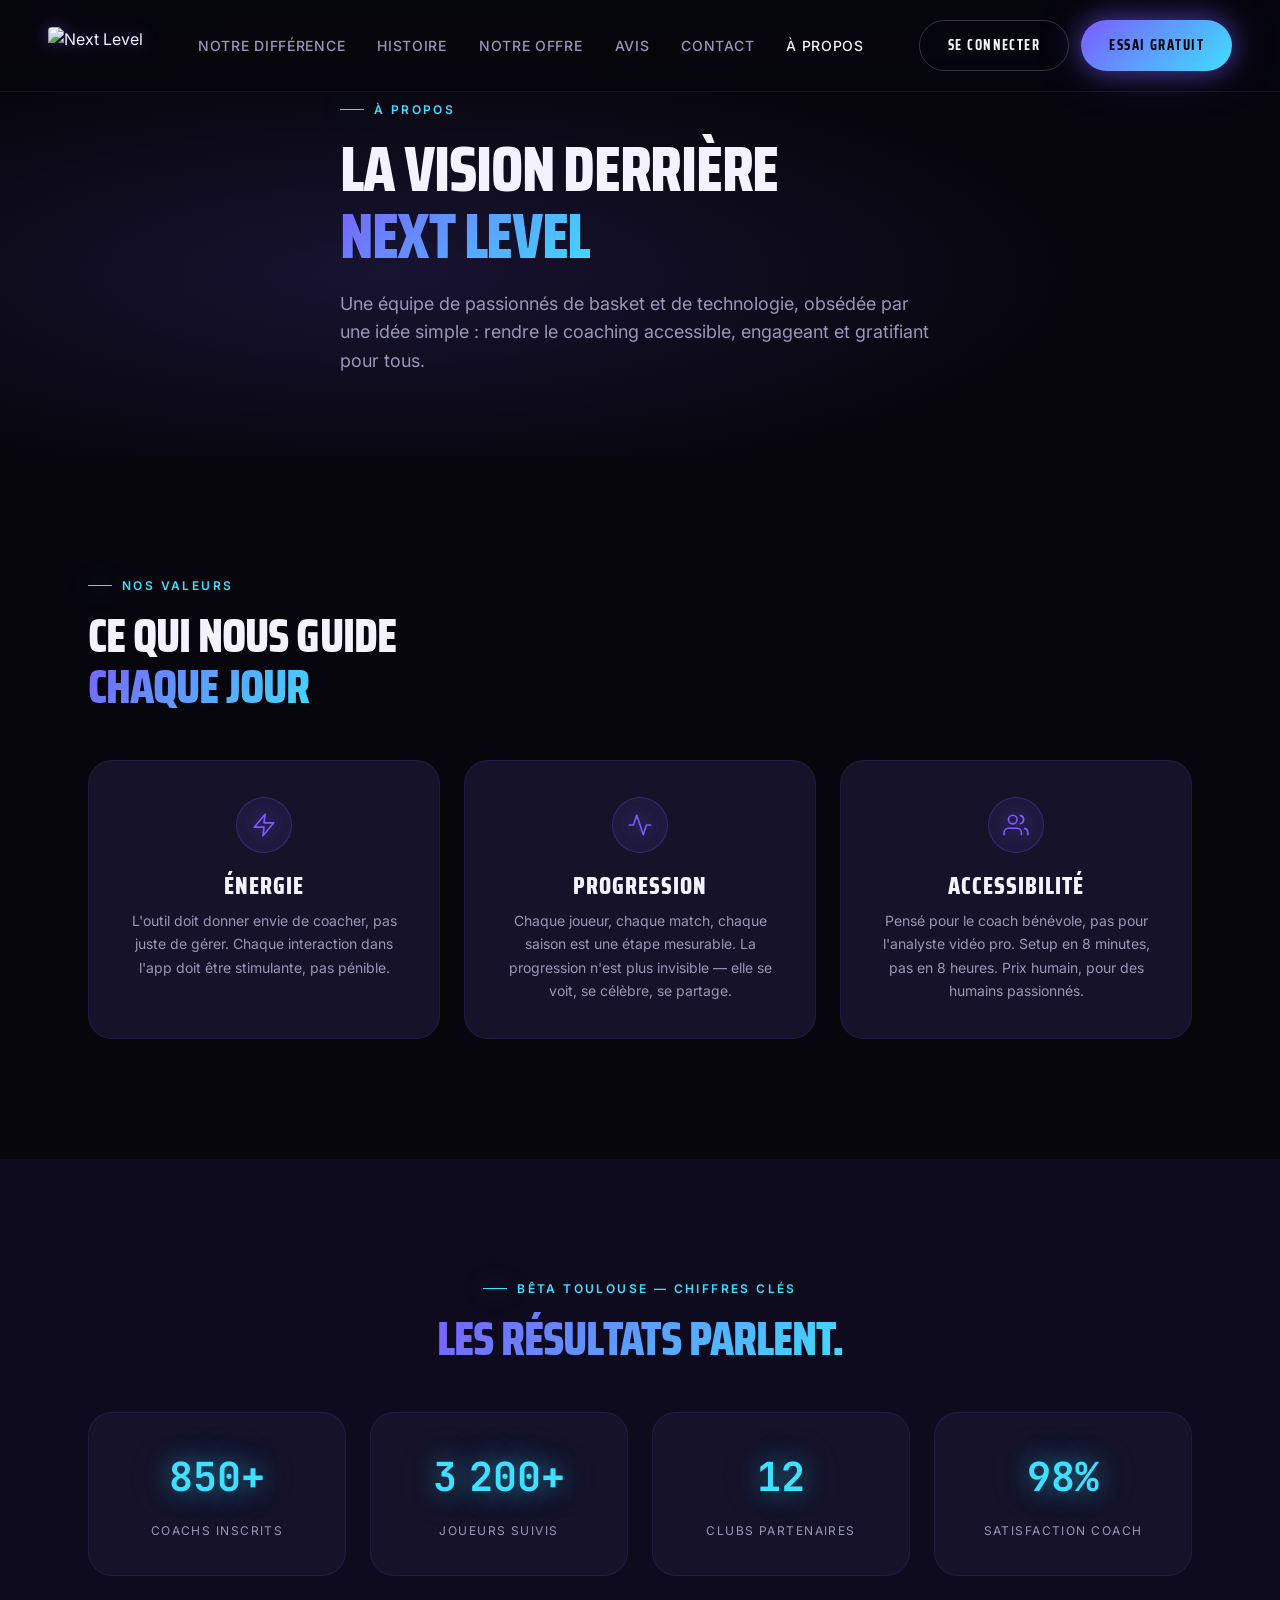
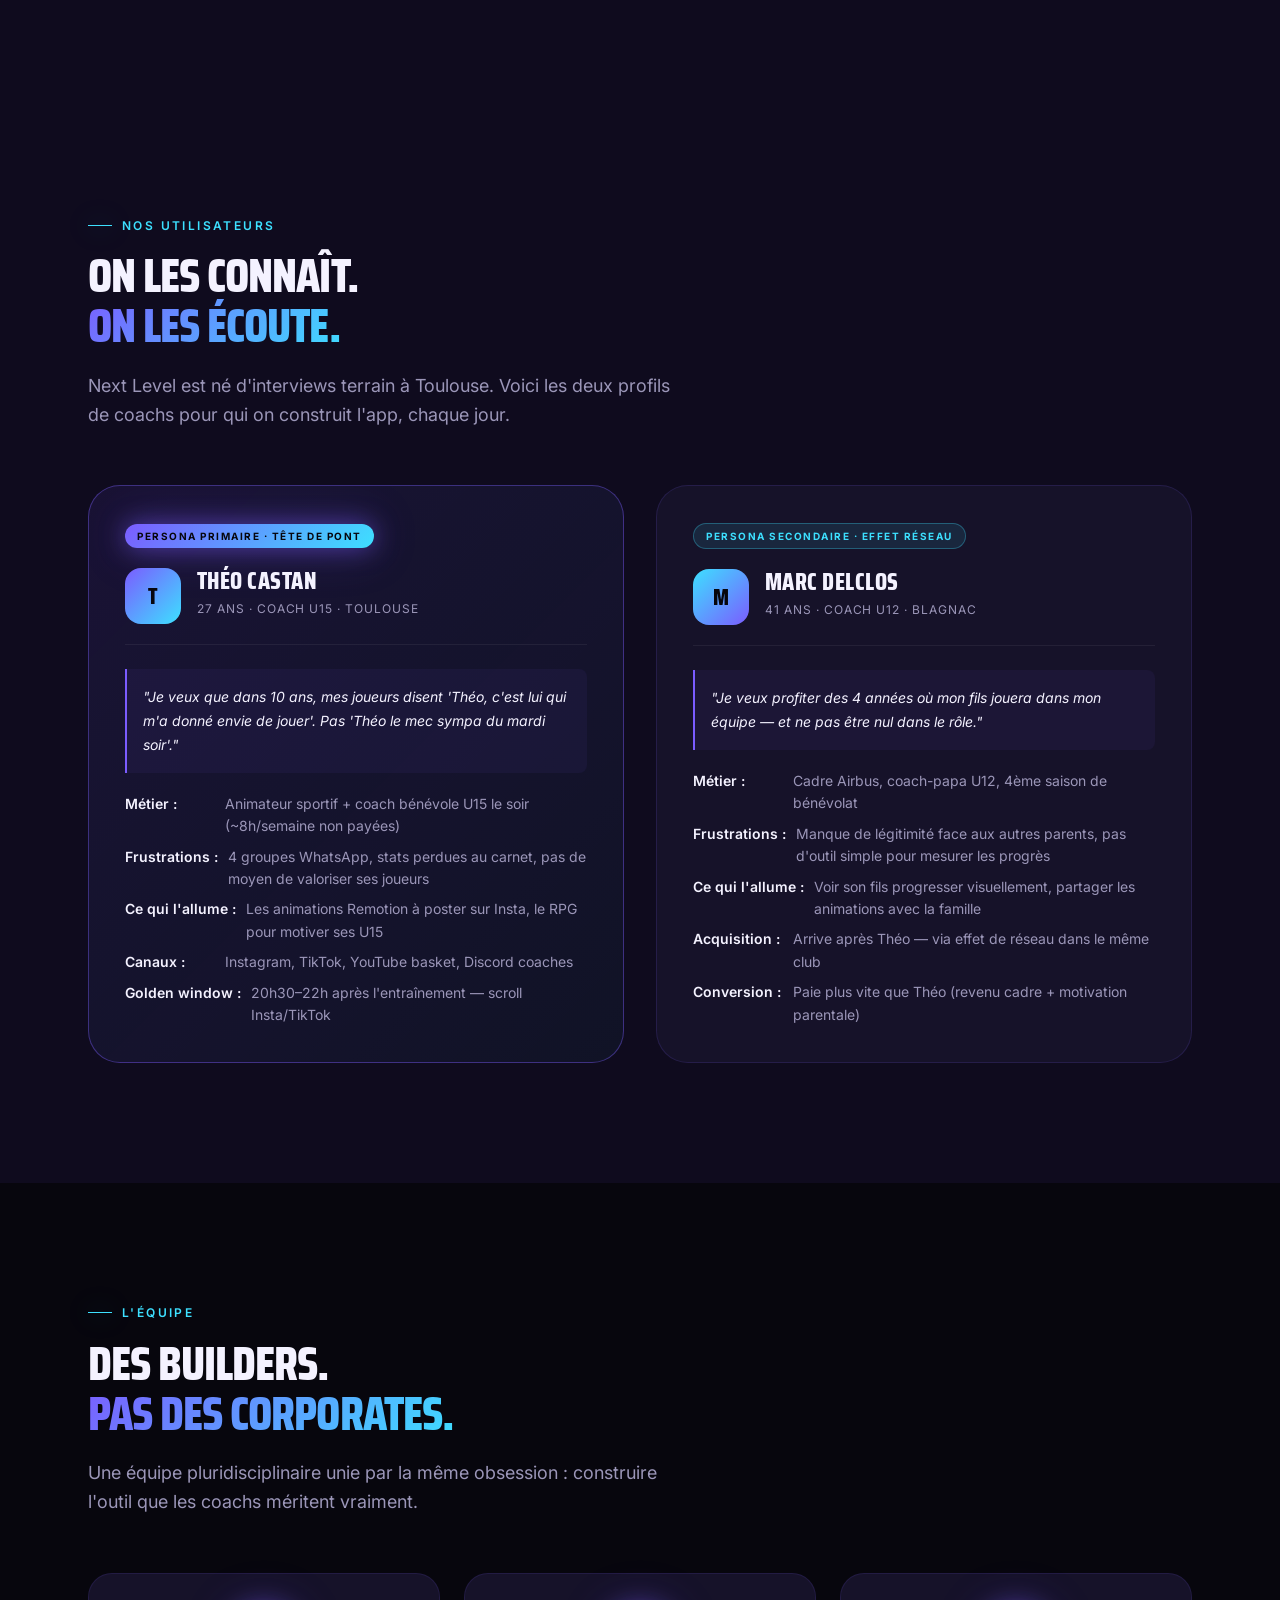
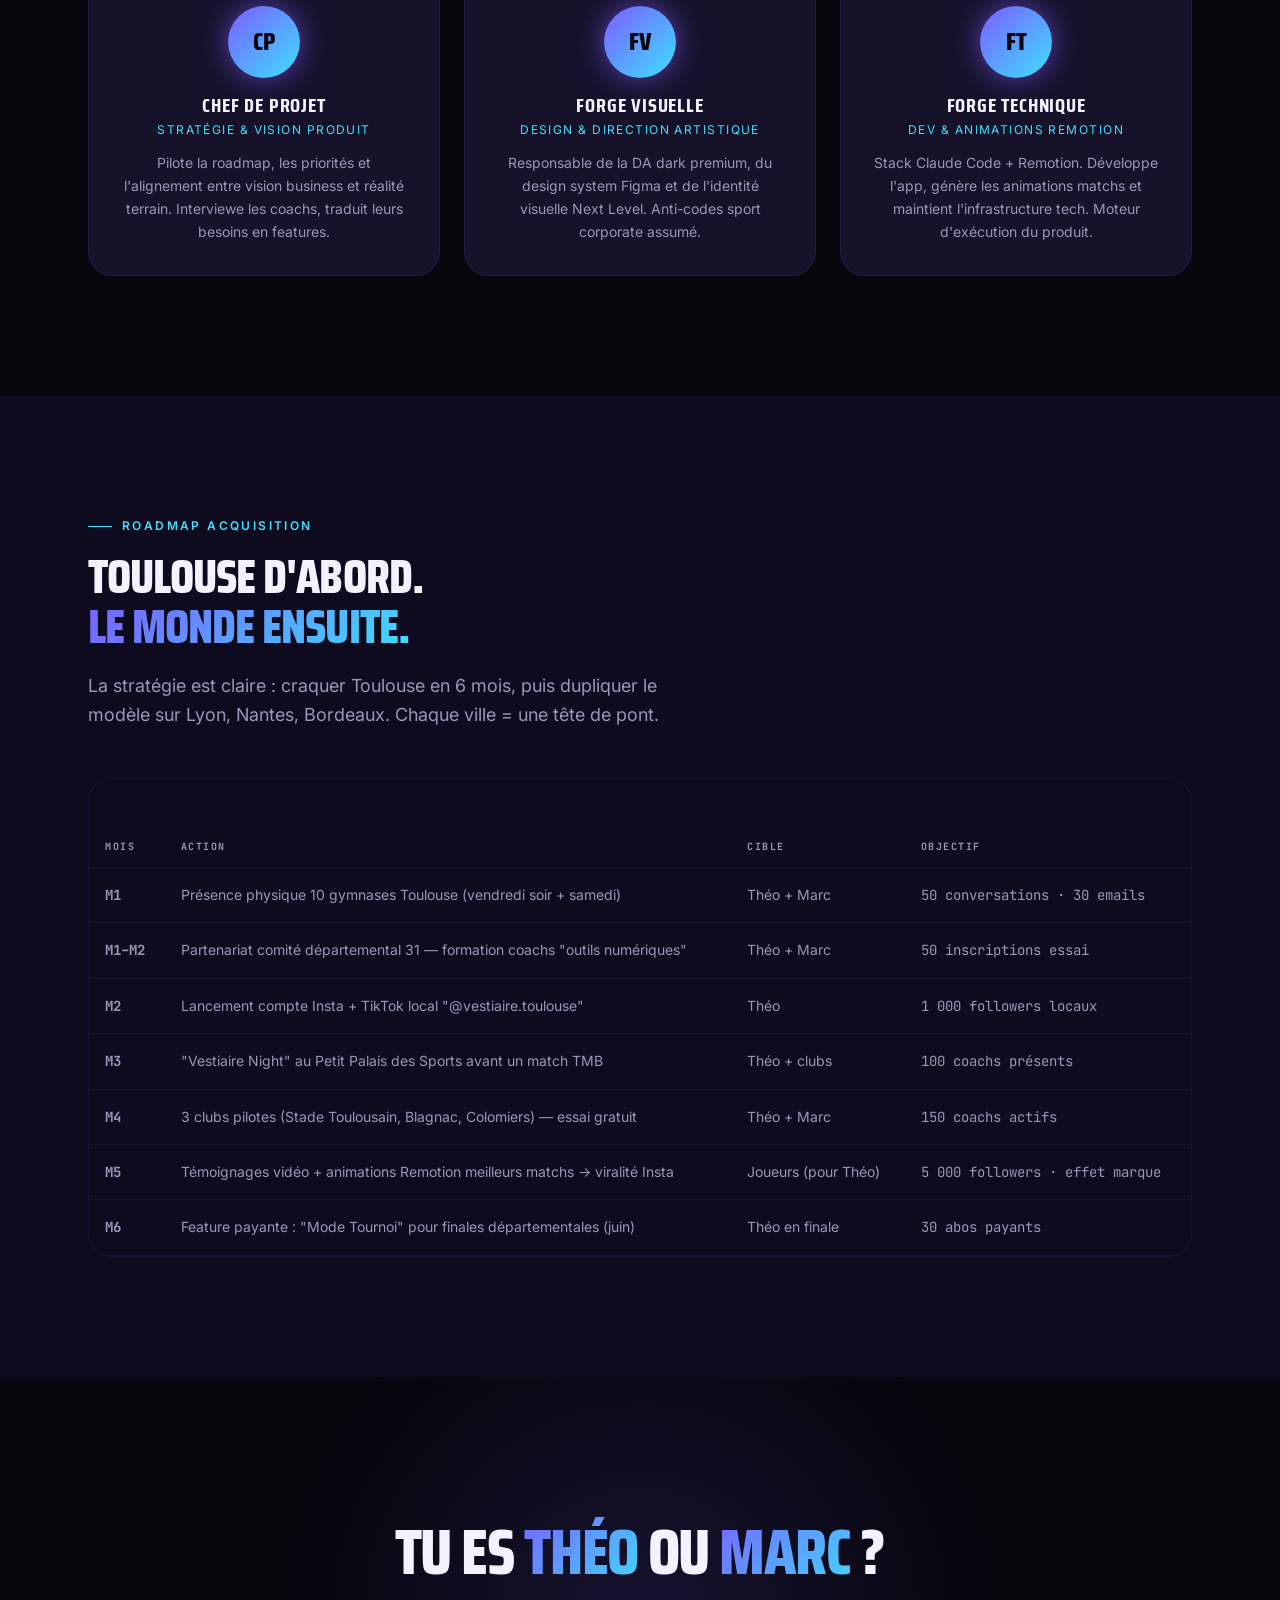
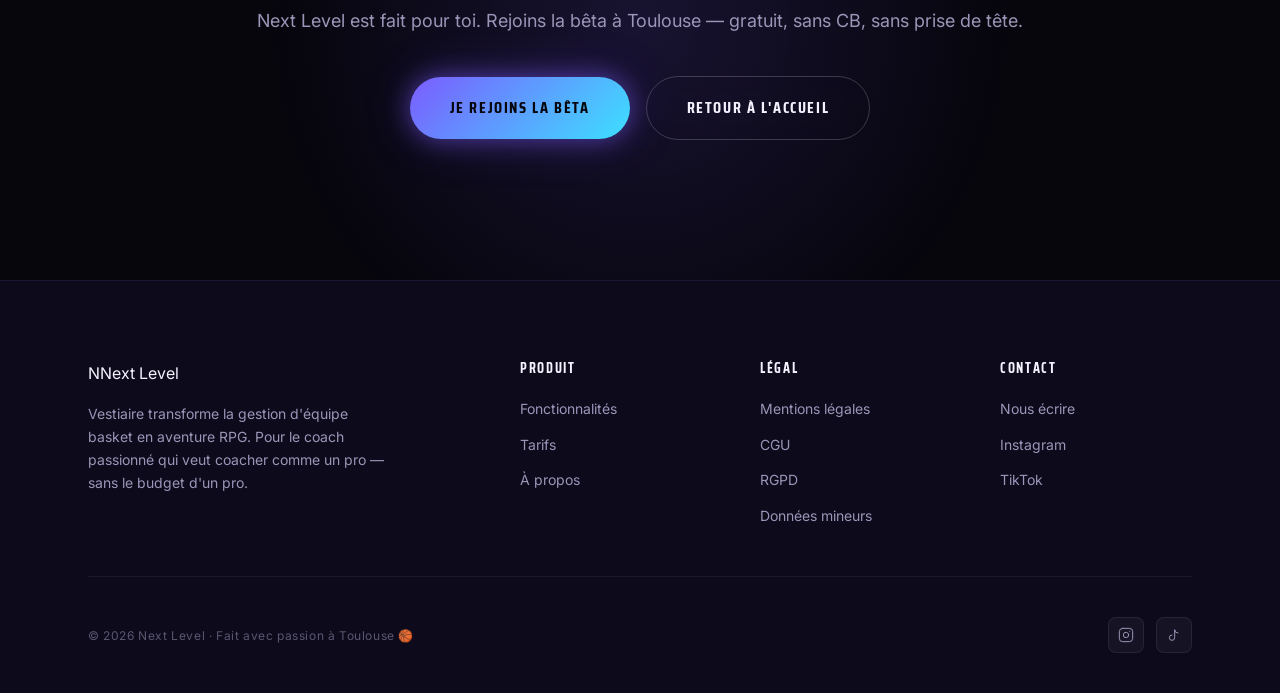
==== commit daa15b49: "feat: replace text logo with image logo in nav and footer Remplace le logo textuel (mark + texte) pa" ====
--- a/a-propos.html
+++ b/a-propos.html
@@ -363,8 +363,7 @@
 <!-- NAV -->
 <nav class="nav" role="navigation" aria-label="Navigation principale">
   <a href="index.html" class="nav__logo" aria-label="Next Level — Accueil">
-    <div class="nav__logo-mark" aria-hidden="true">N</div>
-    <span class="nav__logo-text">Next Level</span>
+    <img src="assets/logo.png" alt="Next Level" class="nav__logo-img" />
   </a>
   <ul class="nav__links" role="list">
     <li><a href="index.html#difference" class="nav__link">Notre différence</a></li>
--- a/css/style.css
+++ b/css/style.css
@@ -91,36 +91,29 @@
 .nav__logo {
   display: flex;
   align-items: center;
-  gap: 10px;
   cursor: pointer;
-}
-
-.nav__logo-mark {
-  width: 36px;
-  height: 36px;
-  background: var(--nl-gradient-legend);
-  border-radius: var(--radius-sm);
-  display: flex;
-  align-items: center;
-  justify-content: center;
-  font-family: var(--font-display);
-  font-weight: 800;
-  font-size: 1.25rem;
-  color: var(--nl-bg-primary);
-  box-shadow: var(--glow-violet);
-  letter-spacing: -0.02em;
-}
-
-.nav__logo-text {
-  font-family: var(--font-display);
-  font-weight: 800;
-  font-size: 1.2rem;
-  letter-spacing: 0.08em;
-  text-transform: uppercase;
-  background: var(--nl-gradient-legend);
-  -webkit-background-clip: text;
-  -webkit-text-fill-color: transparent;
-  background-clip: text;
+  flex-shrink: 0;
+}
+
+.nav__logo-img {
+  height: 38px;
+  width: auto;
+  display: block;
+  /* Le logo a un fond noir — on l'intègre proprement au nav sombre */
+  border-radius: 4px;
+  /* Léger glow violet pour cohérence avec la charte */
+  filter: drop-shadow(0 0 8px rgba(123, 92, 255, 0.45));
+  transition: filter 0.25s ease, transform 0.25s ease;
+}
+
+.nav__logo:hover .nav__logo-img {
+  filter: drop-shadow(0 0 14px rgba(123, 92, 255, 0.75)) drop-shadow(0 0 28px rgba(61, 224, 255, 0.3));
+  transform: scale(1.03);
+}
+
+/* Footer — logo légèrement plus petit */
+.footer__brand .nav__logo-img {
+  height: 32px;
 }
 
 /* Liens */
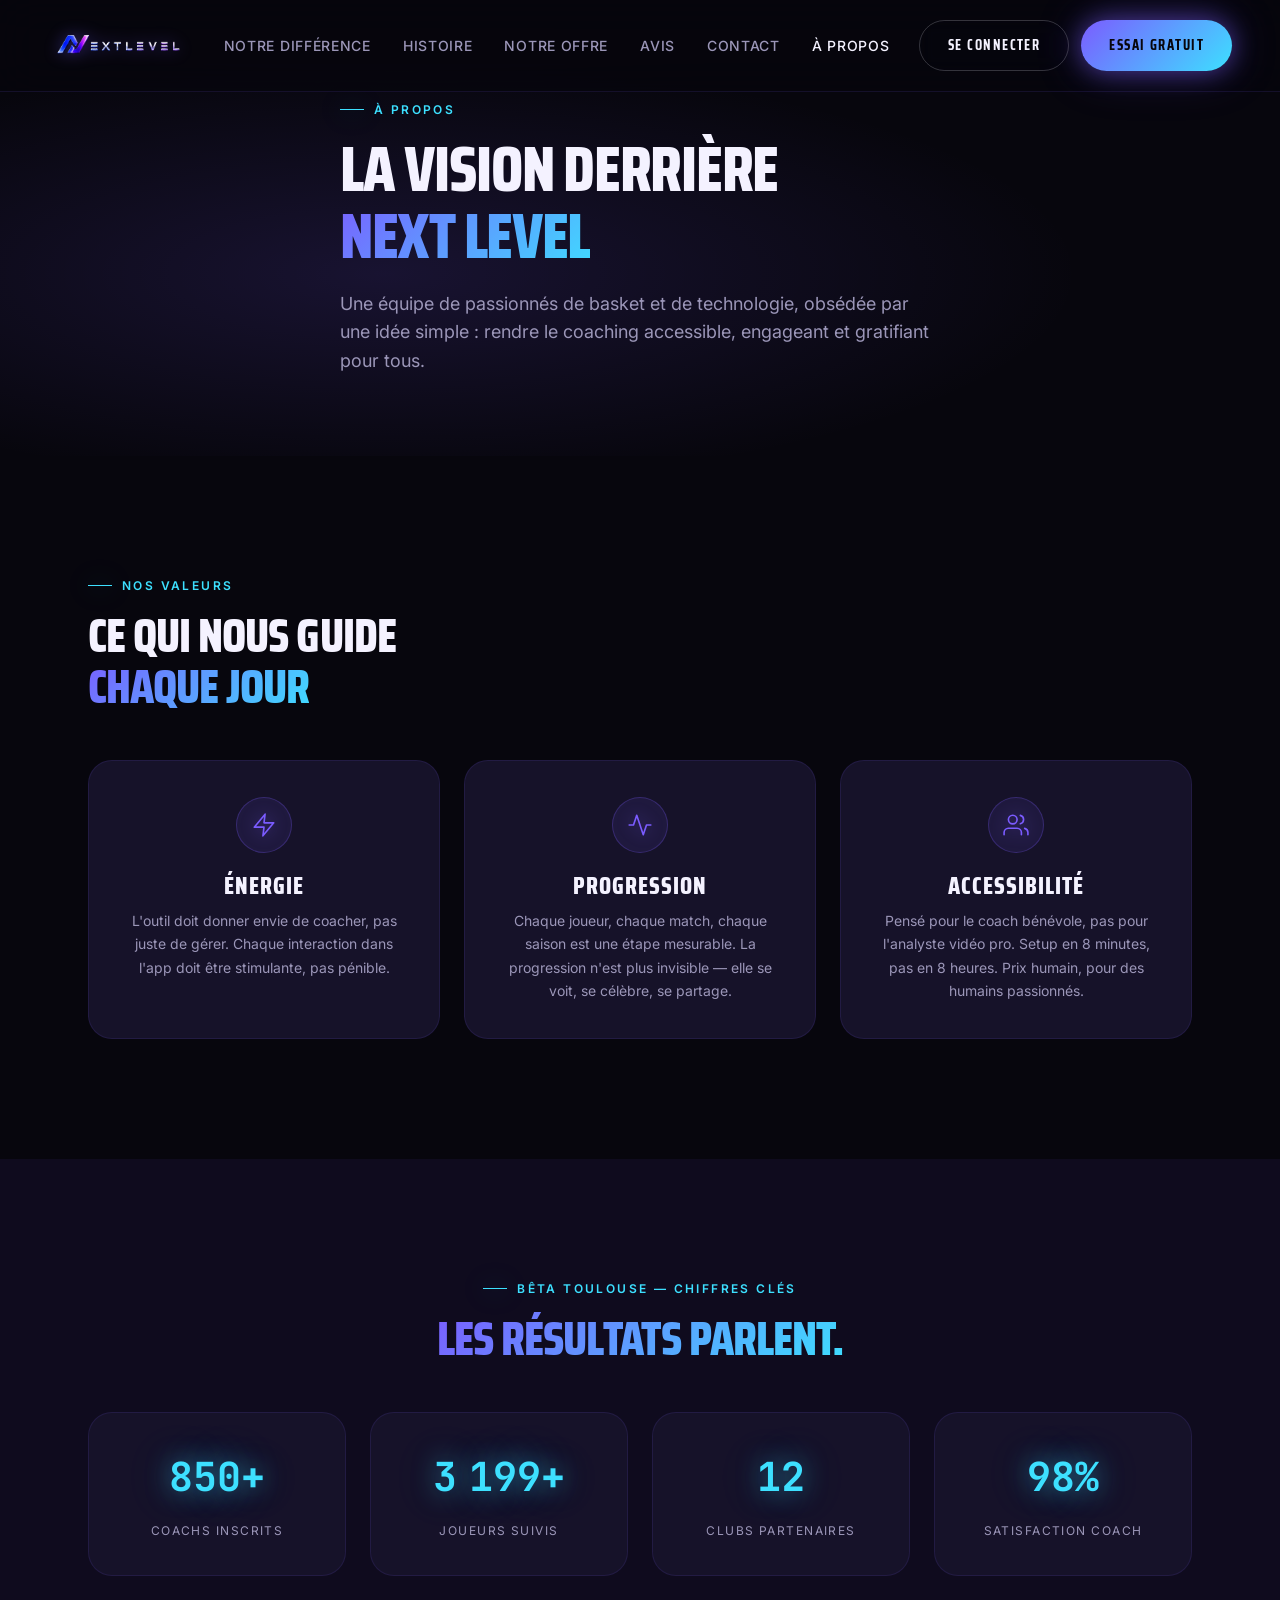
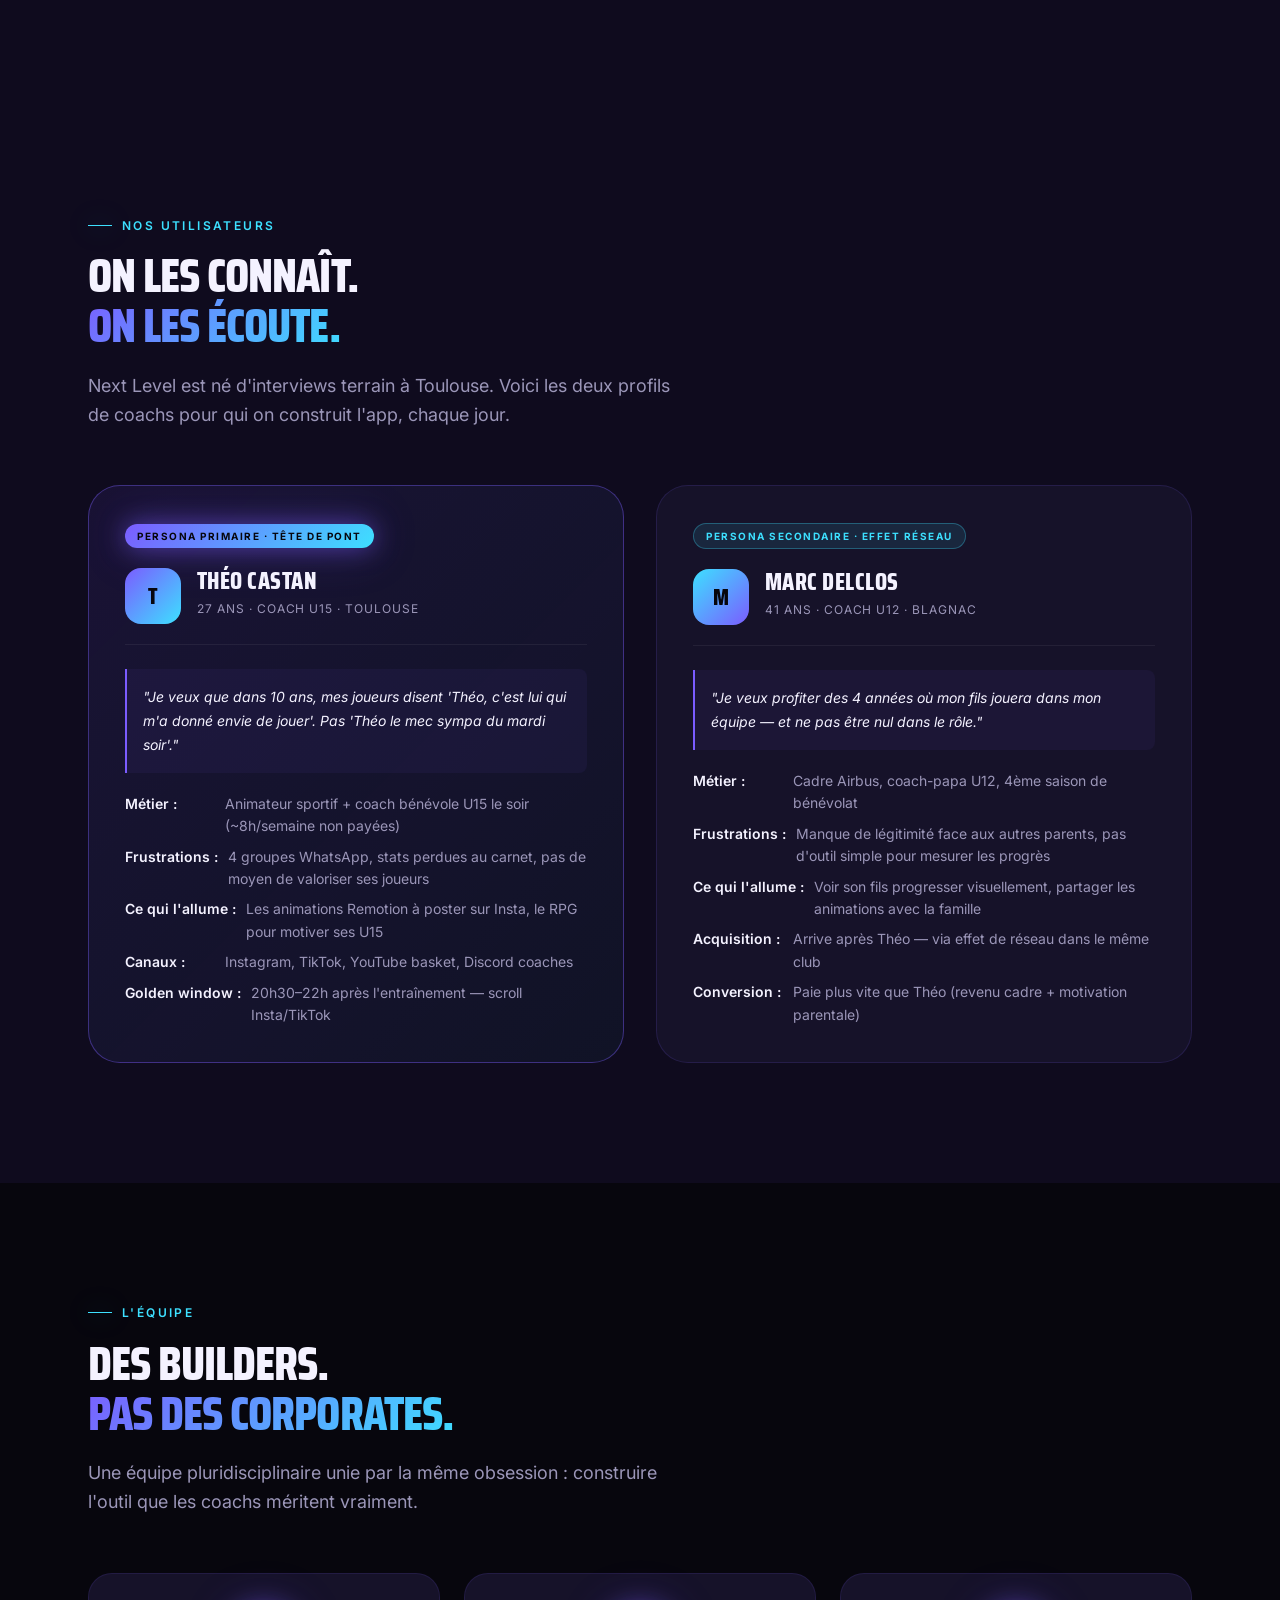
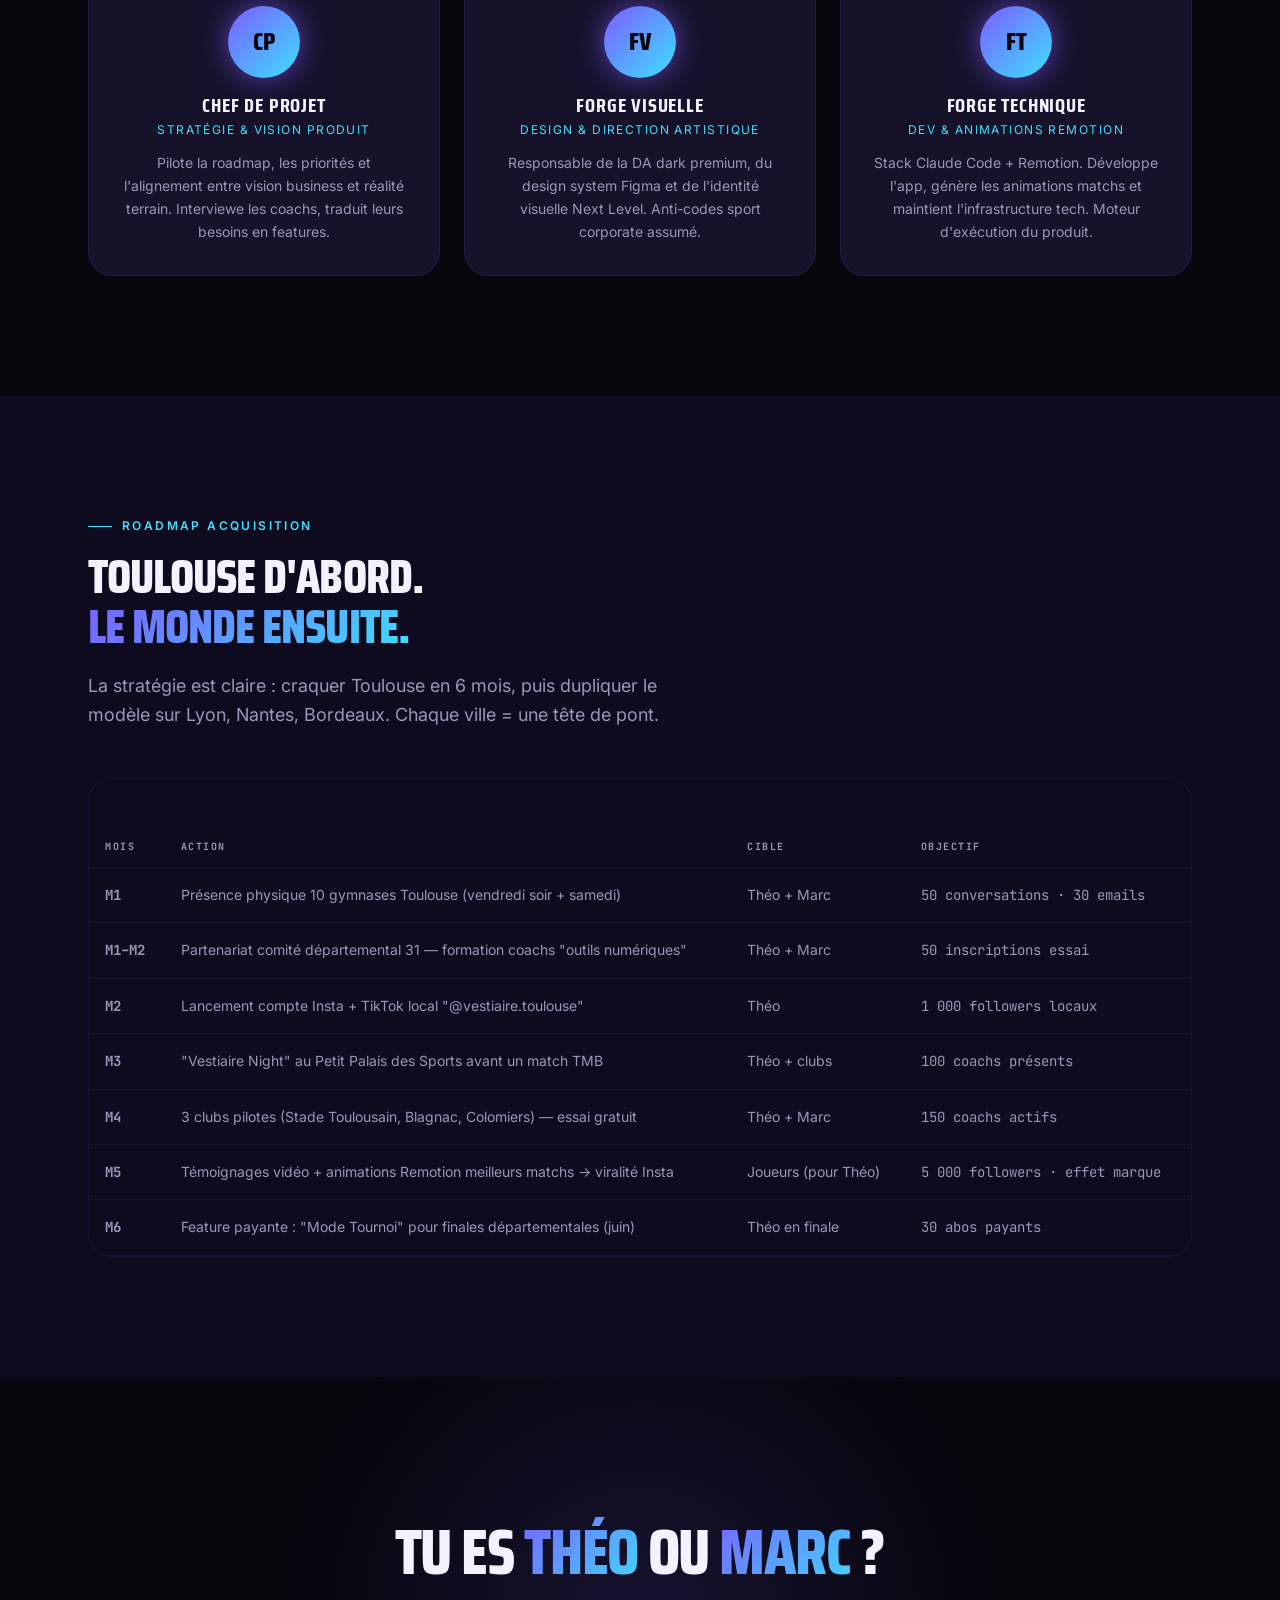
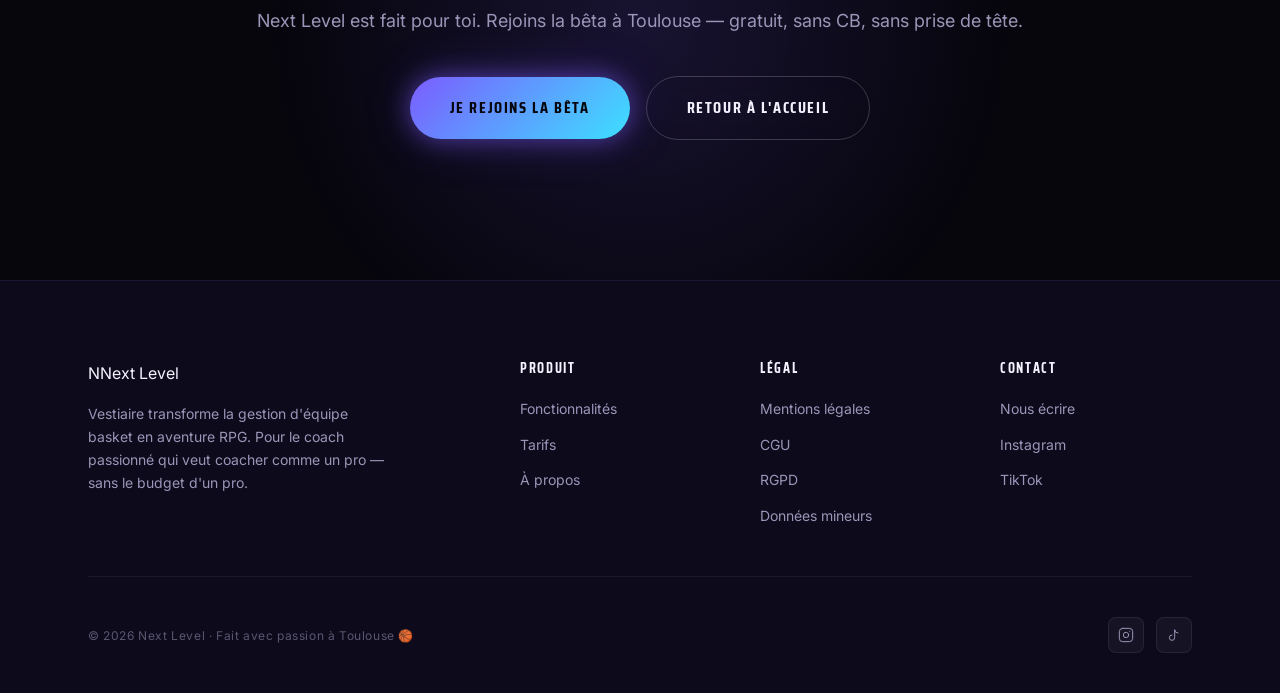
==== commit dbb161a6: "feat: logo transparent + favicon icone Next Level Logo transparent dans header et footer des 3 pages" ====
--- a/a-propos.html
+++ b/a-propos.html
@@ -5,6 +5,10 @@
   <meta name="viewport" content="width=device-width, initial-scale=1.0" />
   <meta name="description" content="Next Level — Découvrez l'histoire, l'équipe et la vision derrière l'app de gestion d'équipe basket la plus engageante du marché." />
   <title>À propos — Next Level</title>
+  <!-- Favicon -->
+  <link rel="icon" type="image/png" href="assets/Icone%20Next%20Level.png" />
+  <link rel="apple-touch-icon" href="assets/Icone%20Next%20Level.png" />
+
   <link rel="stylesheet" href="css/reset.css" />
   <link rel="stylesheet" href="css/style.css" />
   <style>
@@ -363,7 +367,7 @@
 <!-- NAV -->
 <nav class="nav" role="navigation" aria-label="Navigation principale">
   <a href="index.html" class="nav__logo" aria-label="Next Level — Accueil">
-    <img src="assets/logo.png" alt="Next Level" class="nav__logo-img" />
+    <img src="assets/Logo%20Next%20Level%20transparent.png" alt="Next Level" class="nav__logo-img" />
   </a>
   <ul class="nav__links" role="list">
     <li><a href="index.html#difference" class="nav__link">Notre différence</a></li>
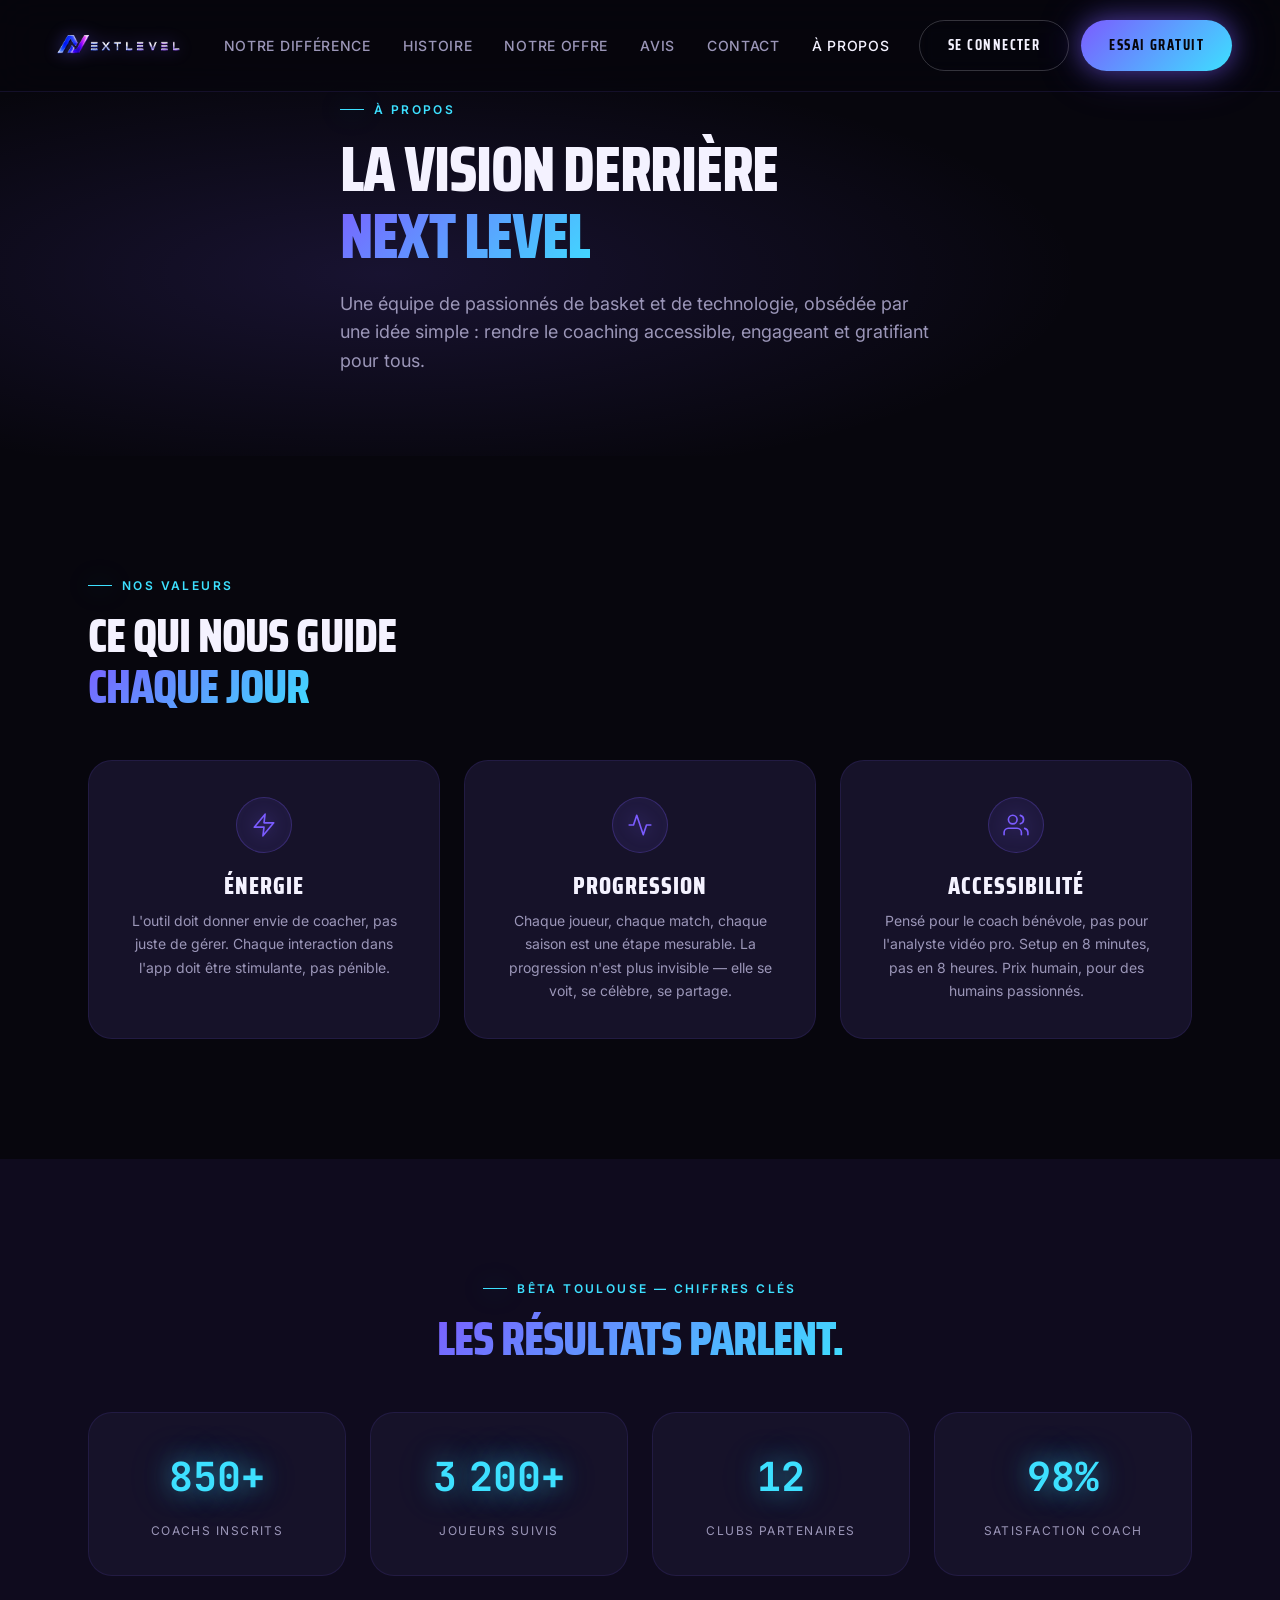
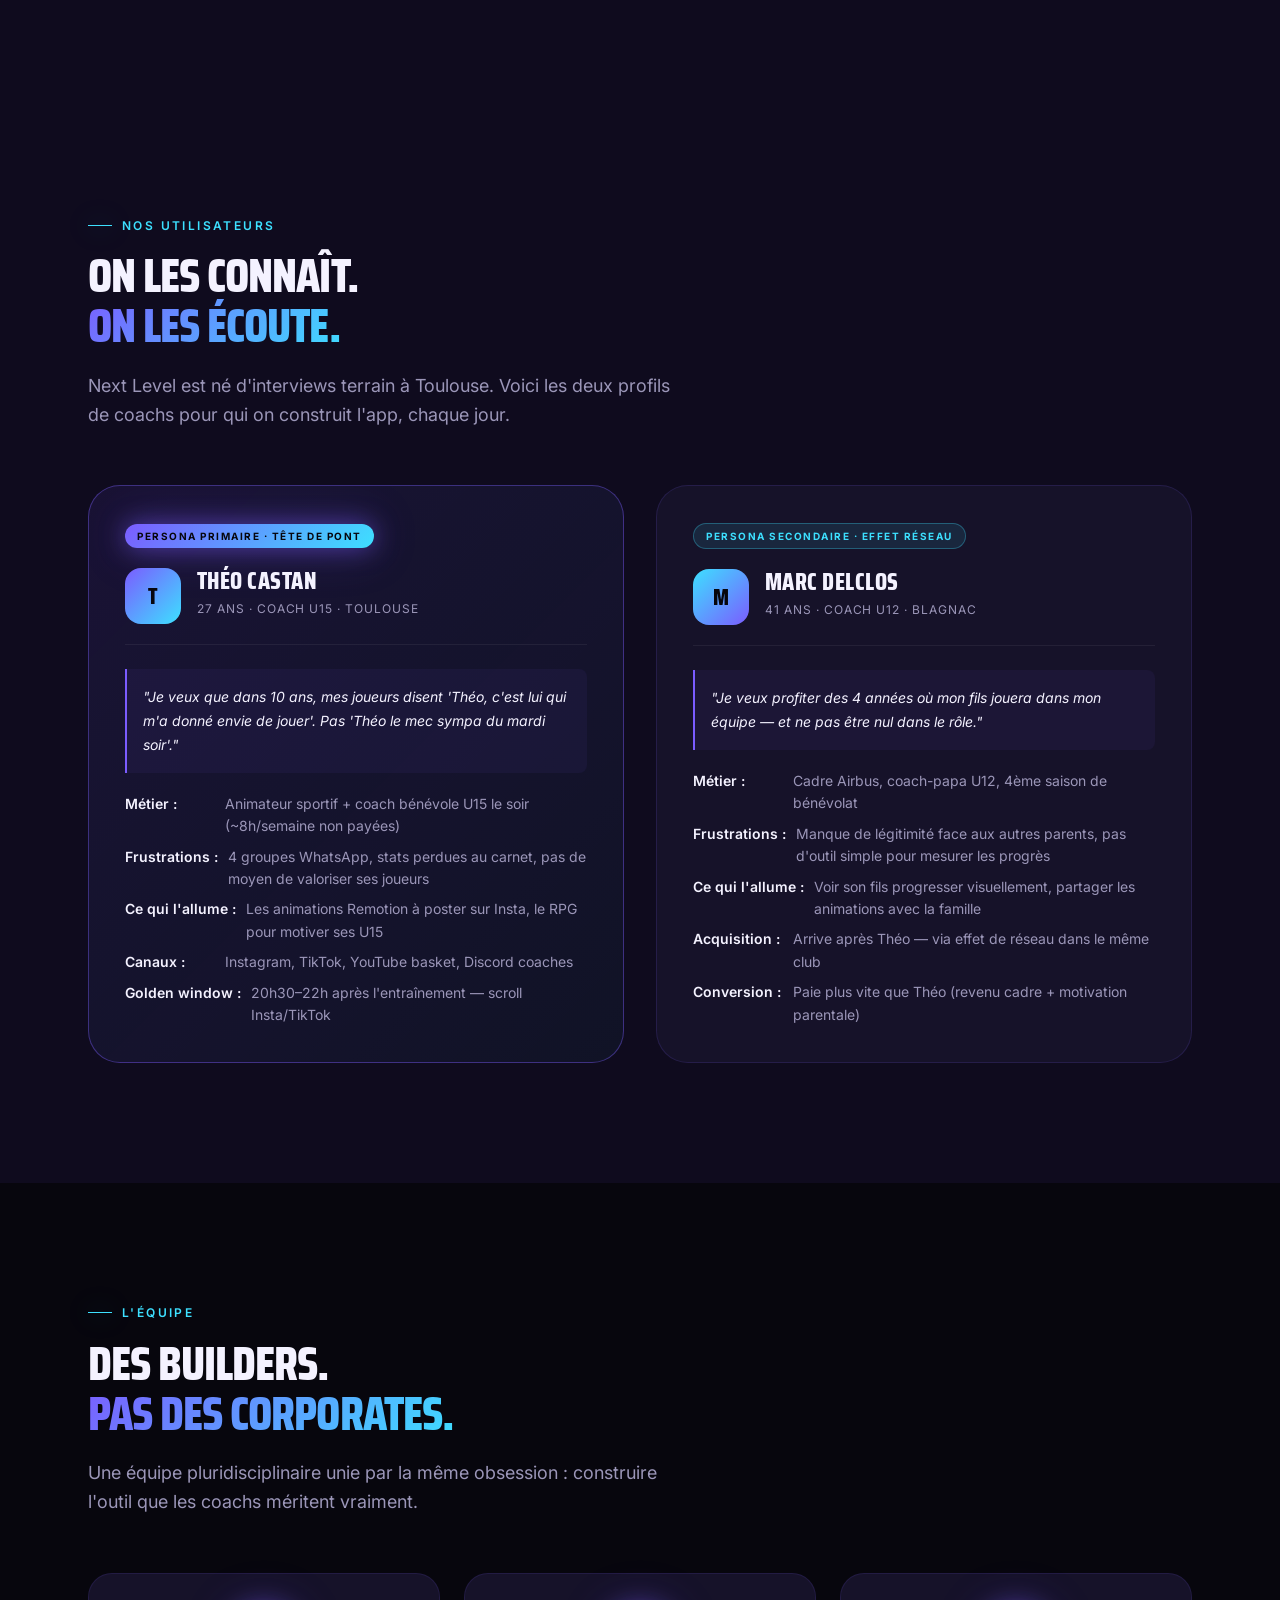
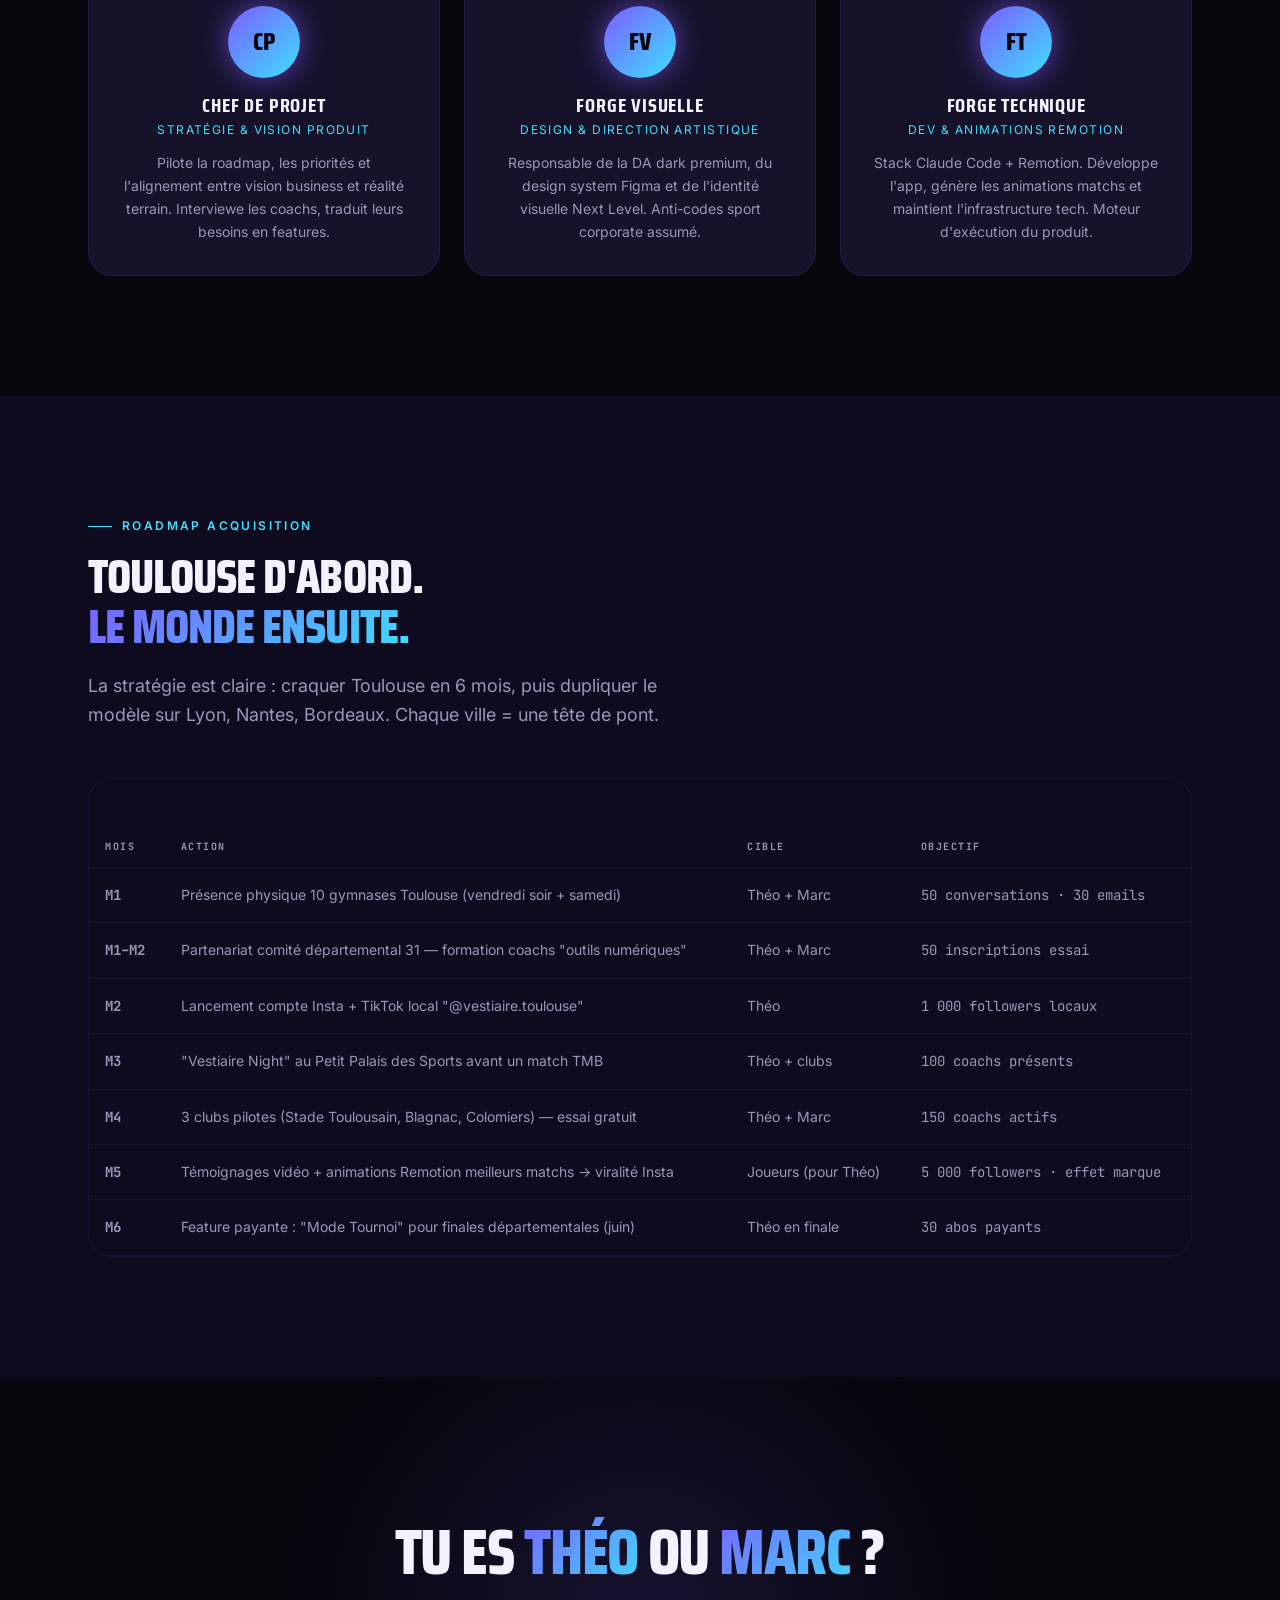
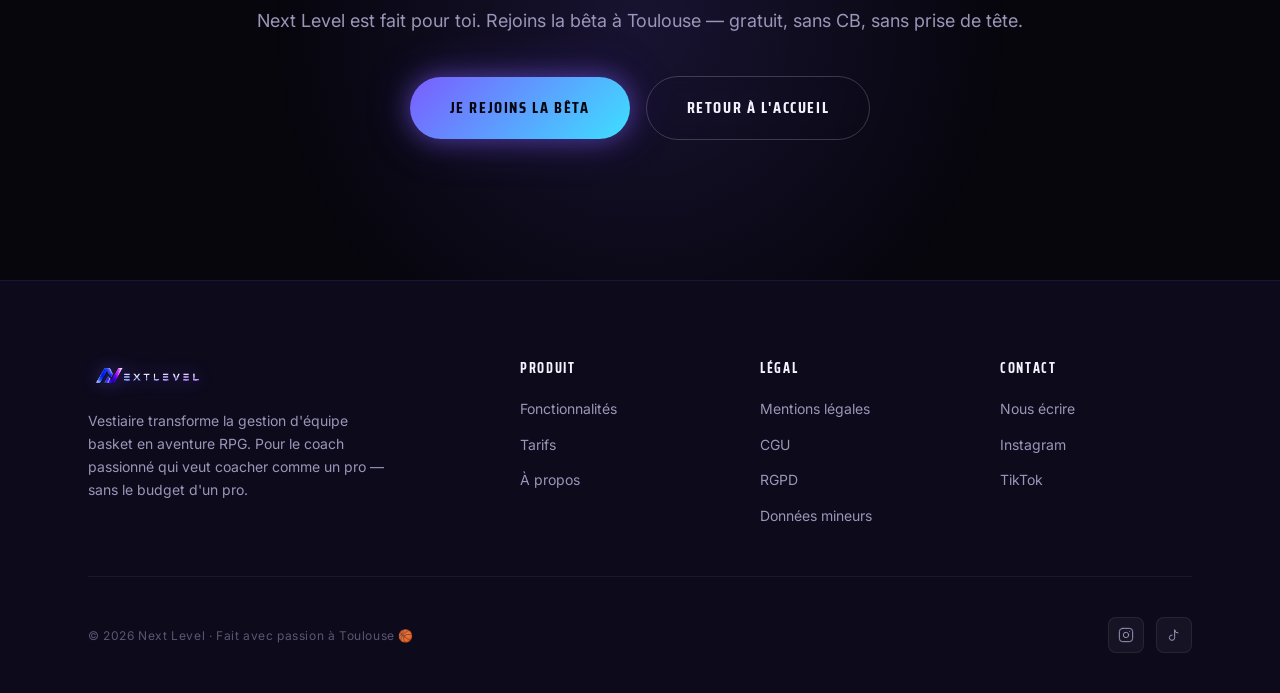
==== commit ed1c33a4: "feat: Notion form integration, logo fix, email/LinkedIn update - api/contact.js: serverless function" ====
--- a/a-propos.html
+++ b/a-propos.html
@@ -367,7 +367,7 @@
 <!-- NAV -->
 <nav class="nav" role="navigation" aria-label="Navigation principale">
   <a href="index.html" class="nav__logo" aria-label="Next Level — Accueil">
-    <img src="assets/Logo%20Next%20Level%20transparent.png" alt="Next Level" class="nav__logo-img" />
+    <img src="assets/logo.png" alt="Next Level" class="nav__logo-img" />
   </a>
   <ul class="nav__links" role="list">
     <li><a href="index.html#difference" class="nav__link">Notre différence</a></li>
@@ -720,8 +720,7 @@
       <div class="footer__top">
         <div class="footer__brand">
           <a href="index.html" class="nav__logo" aria-label="Next Level — Accueil">
-            <div class="nav__logo-mark" aria-hidden="true">N</div>
-            <span class="nav__logo-text">Next Level</span>
+            <img src="assets/logo.png" alt="Next Level" class="nav__logo-img" />
           </a>
           <p>Vestiaire transforme la gestion d'équipe basket en aventure RPG. Pour le coach passionné qui veut coacher comme un pro — sans le budget d'un pro.</p>
         </div>
--- a/css/style.css
+++ b/css/style.css
@@ -1161,8 +1161,10 @@
 
 /* Formulaire */
 .contact__form {
-  background: var(--nl-bg-elevated);
-  border: 1px solid rgba(123, 92, 255, 0.15);
+  background: rgba(15, 11, 30, 0.97);
+  backdrop-filter: blur(20px);
+  -webkit-backdrop-filter: blur(20px);
+  border: 1px solid rgba(123, 92, 255, 0.18);
   border-radius: var(--radius-xl);
   padding: 40px;
 }
